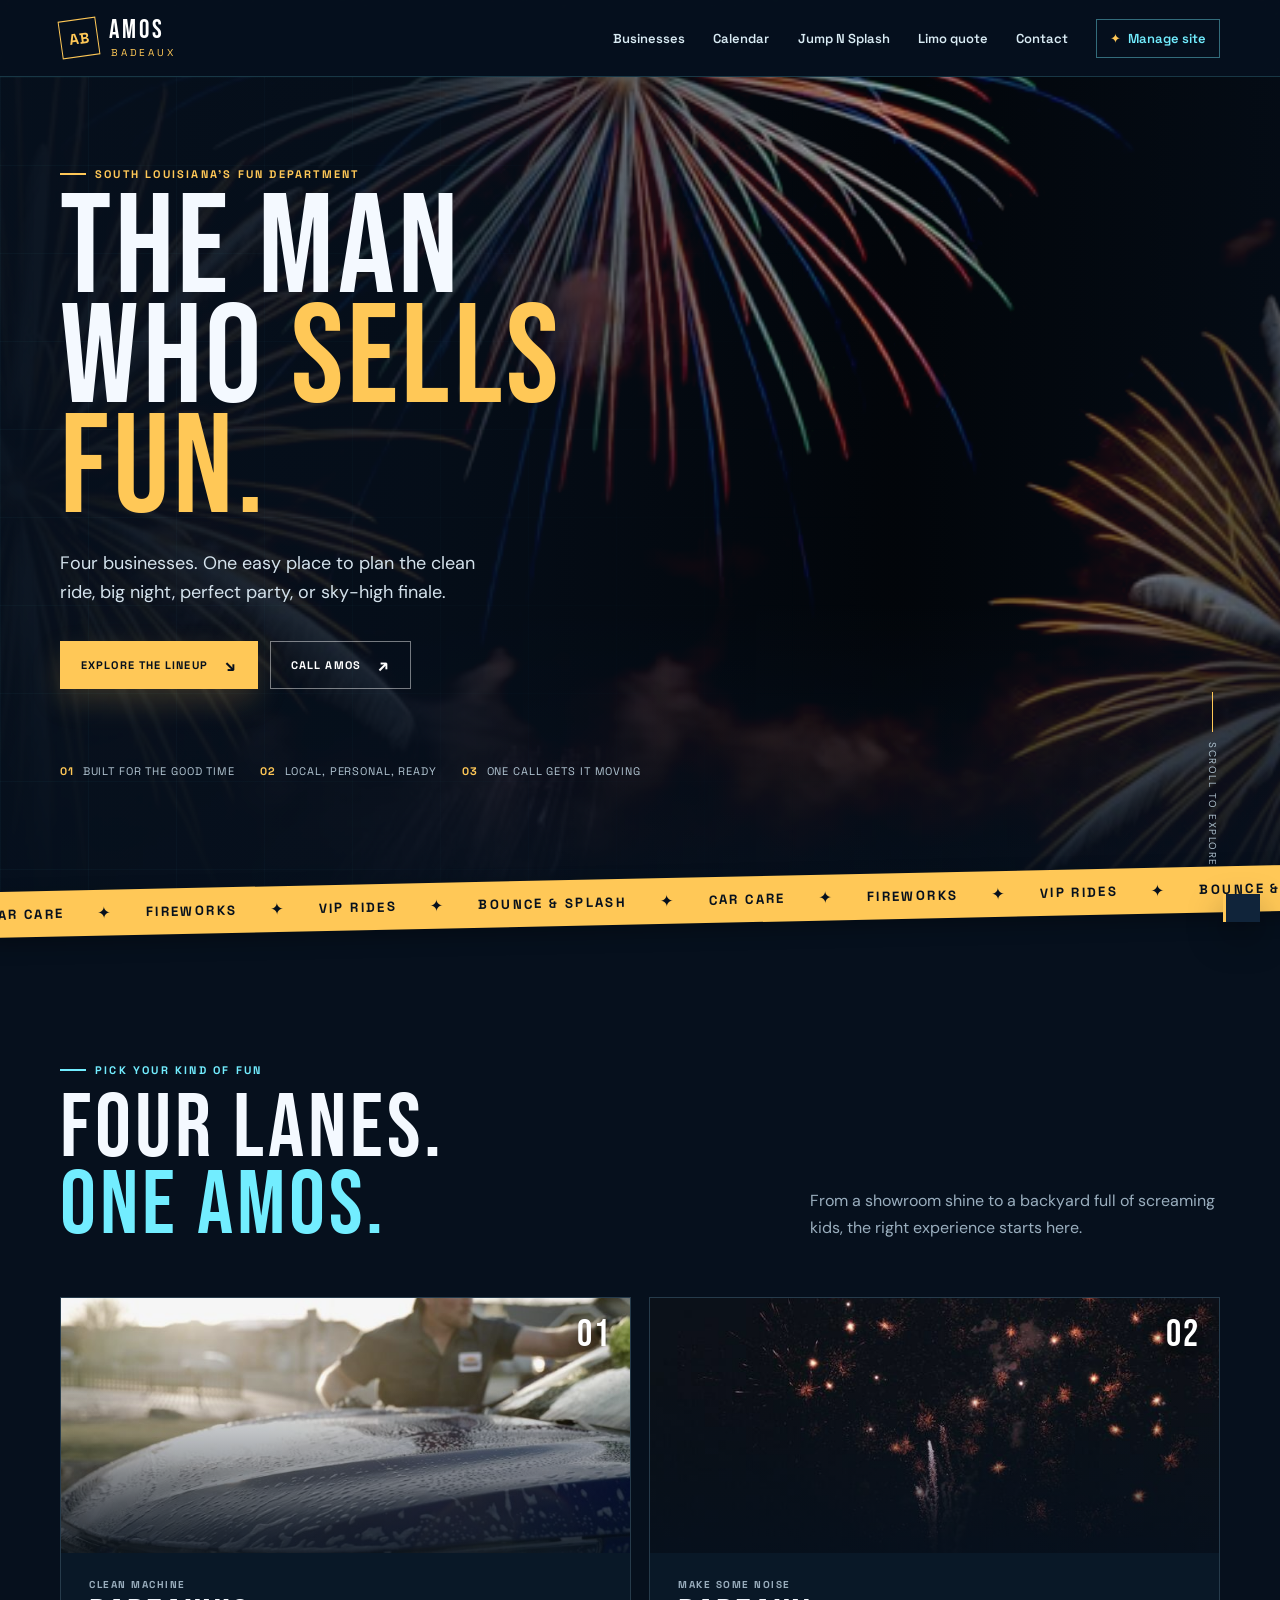
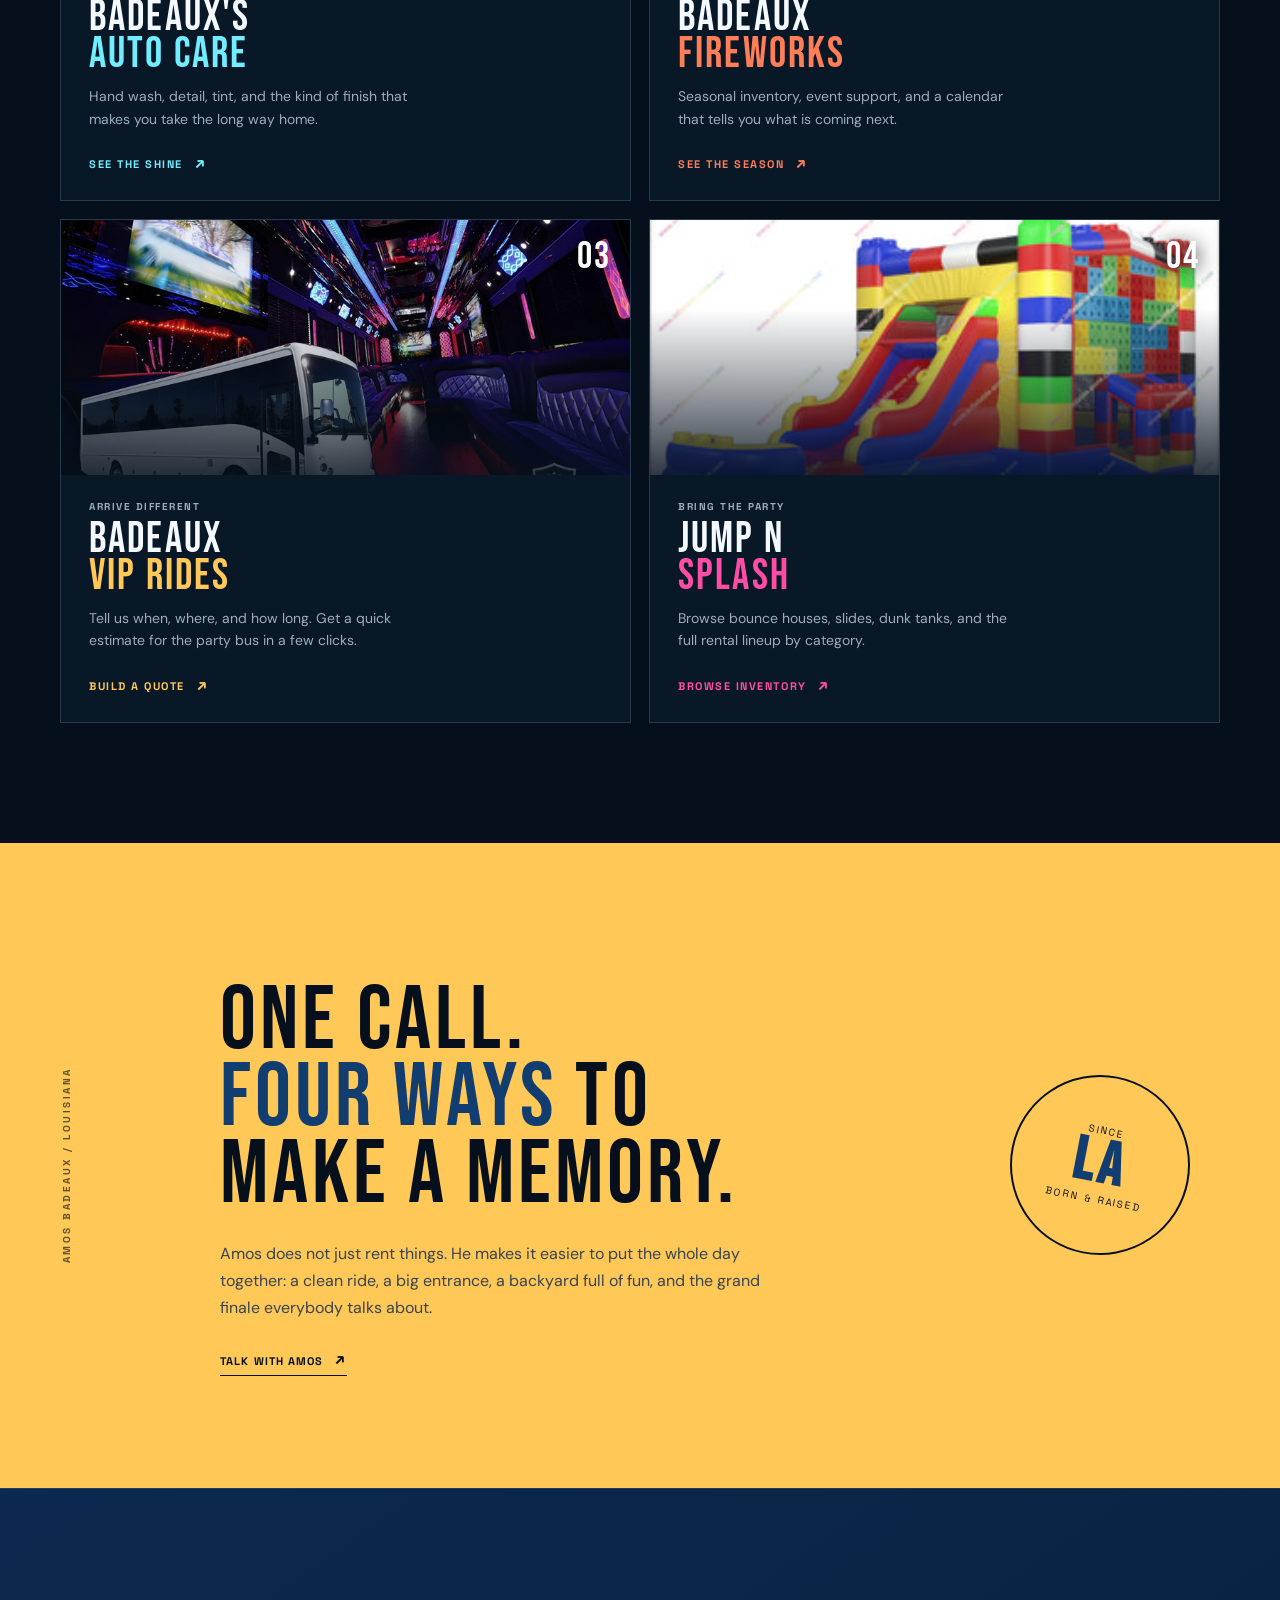
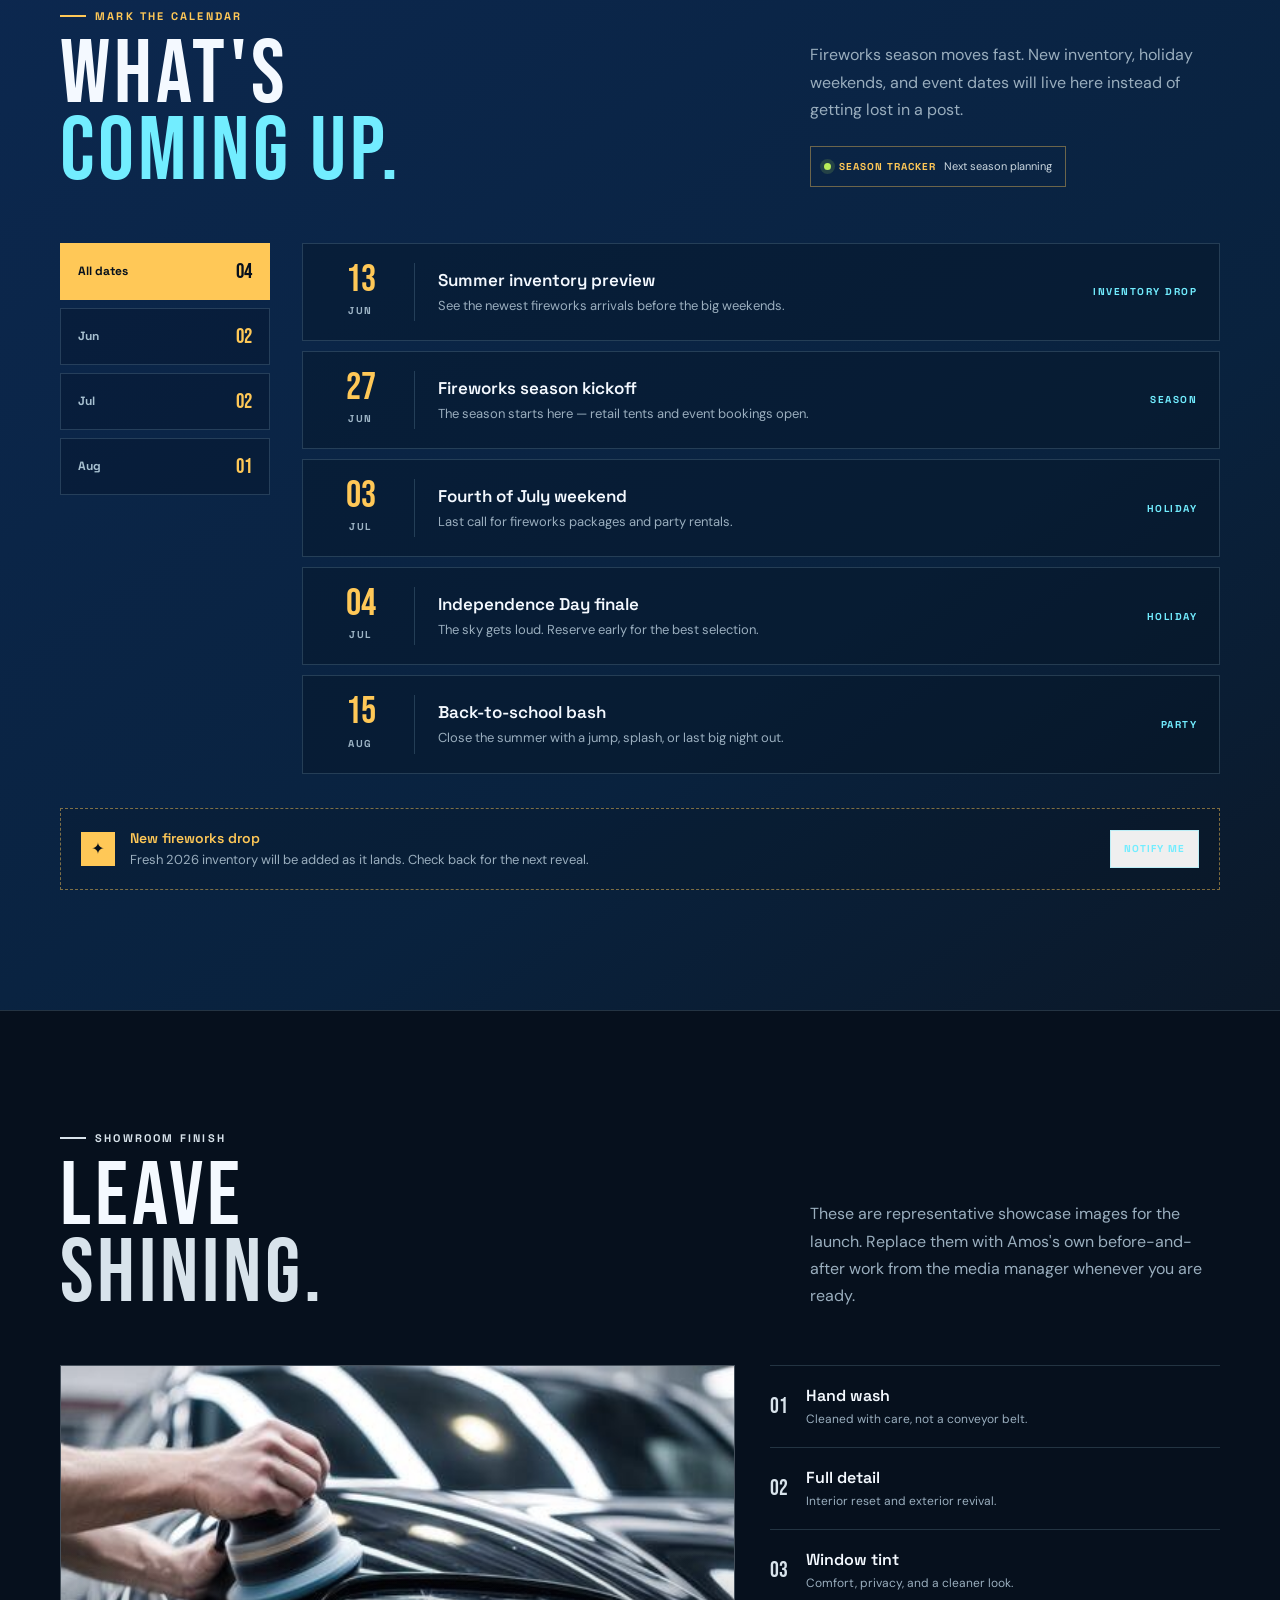
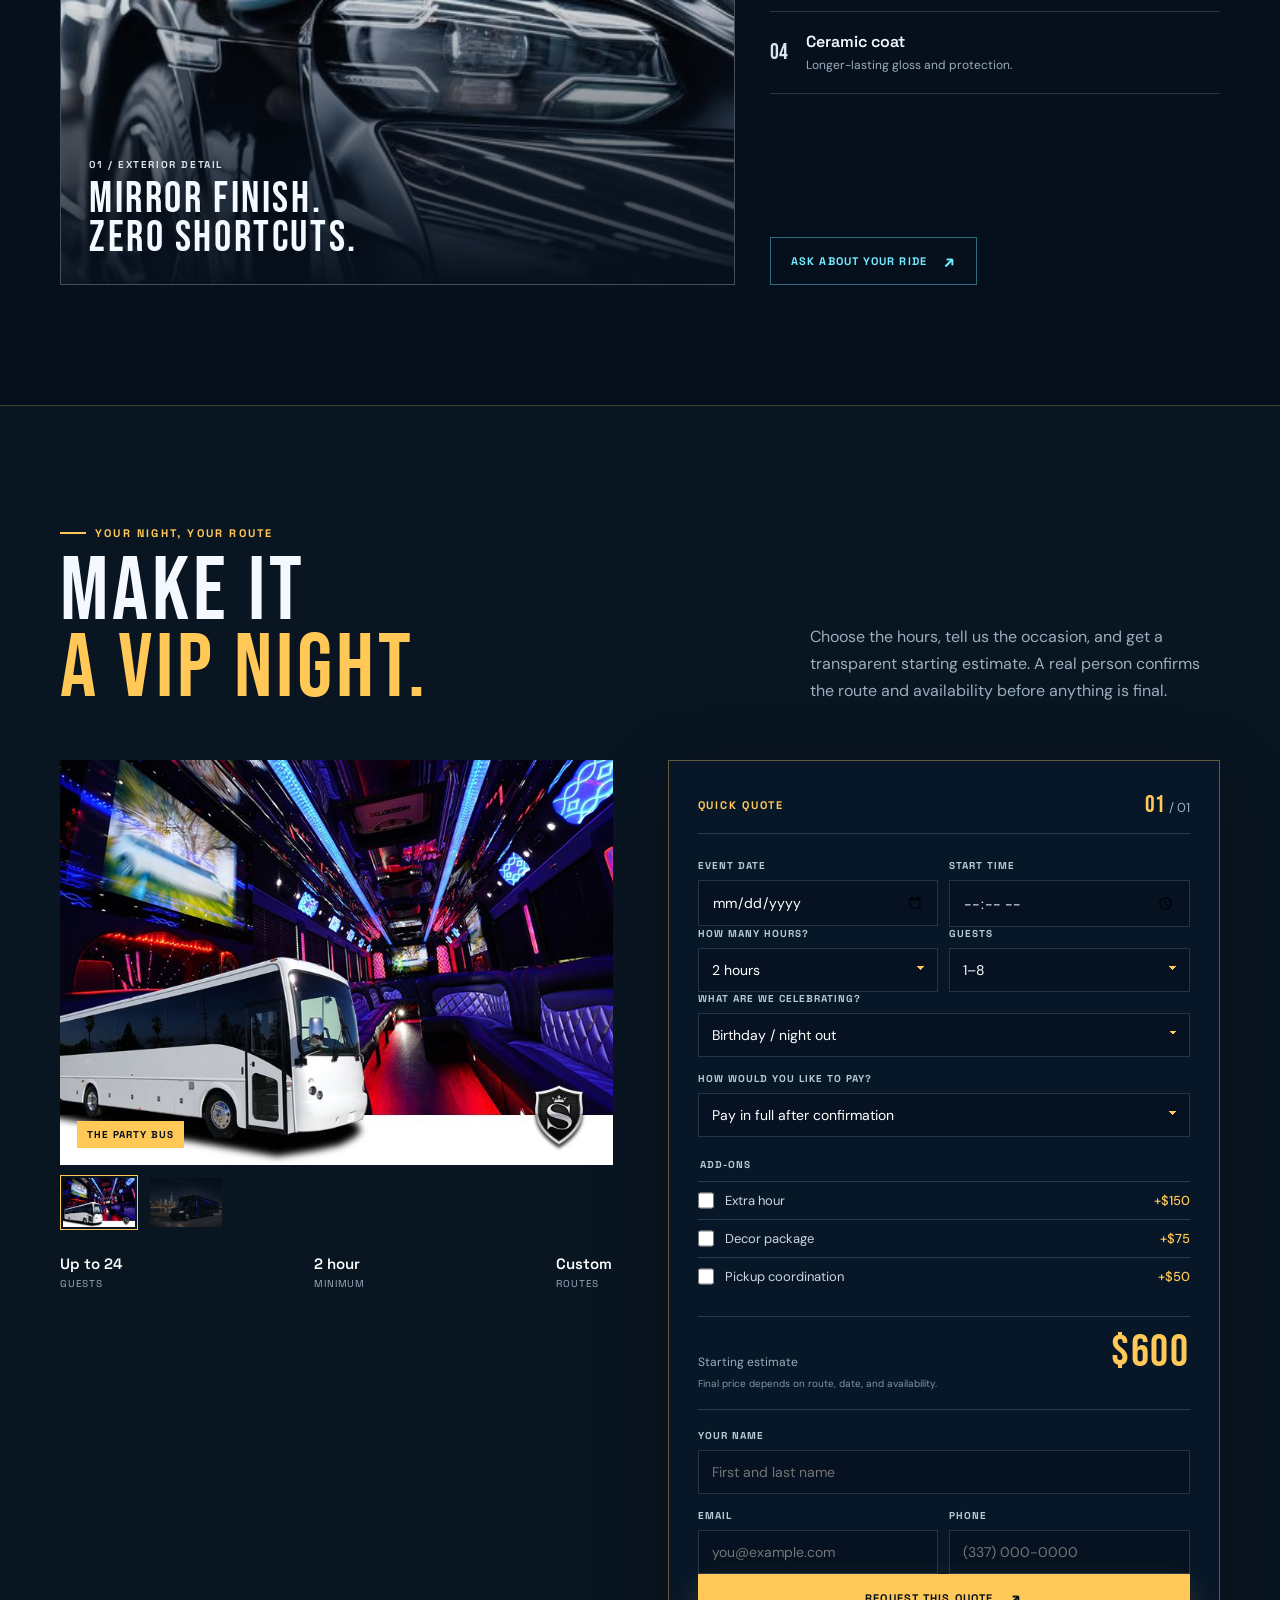
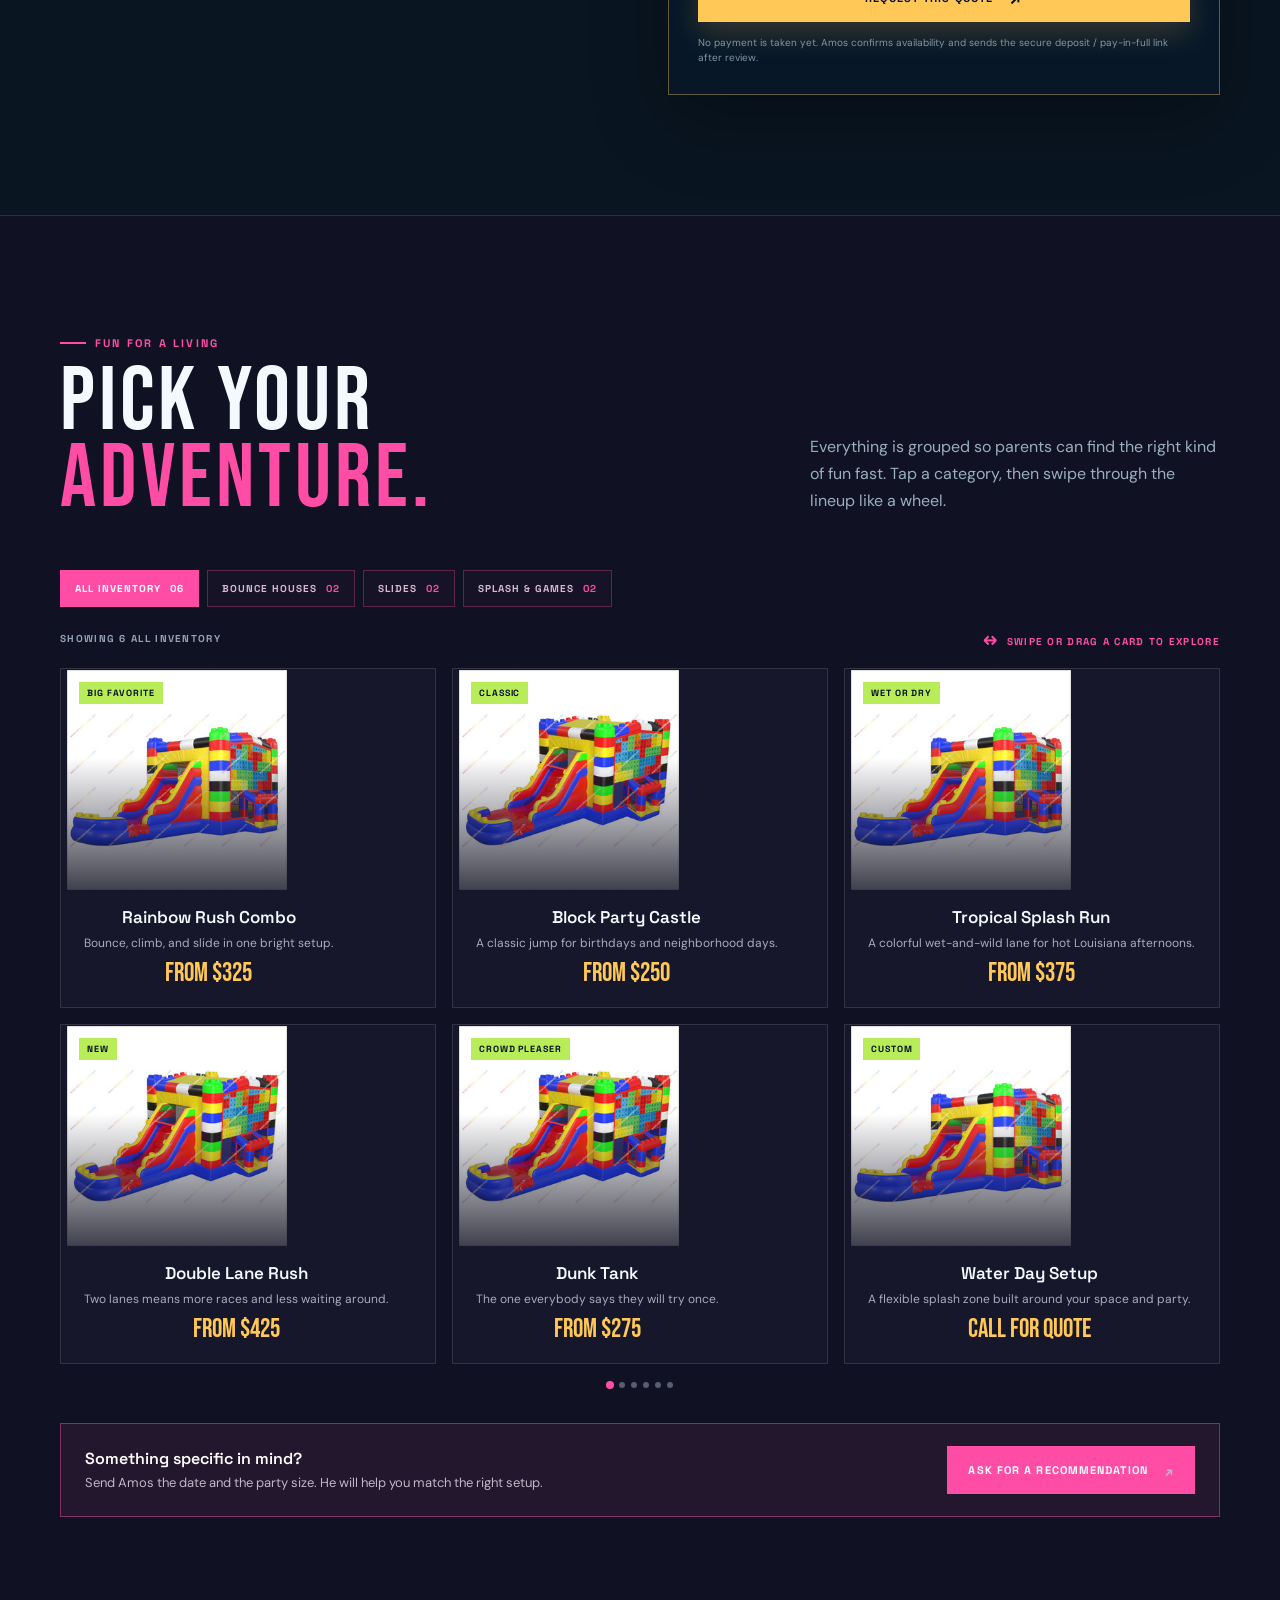
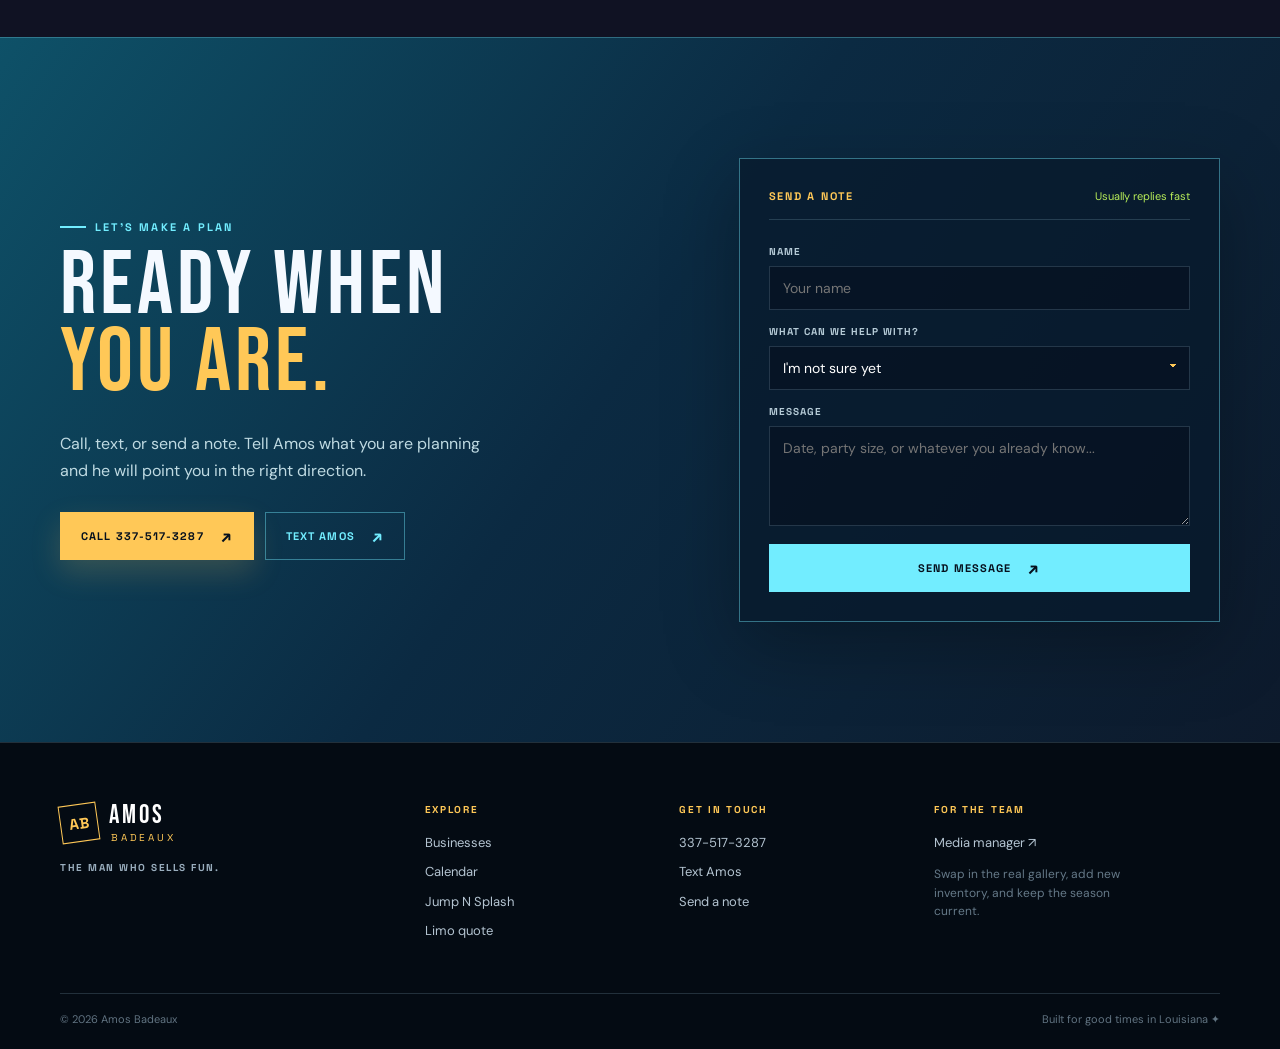
==== index.html @ e82e5b83 "Build functional Amos Badeaux business site Co-authored-by: arena-agent <297053741+arena-agent@users" ====
<!doctype html>
<html lang="en">
<head>
  <meta charset="UTF-8" />
  <meta name="viewport" content="width=device-width, initial-scale=1.0" />
  <meta name="description" content="Amos Badeaux brings car care, fireworks, VIP rides, and party rentals together under one roof." />
  <title>Amos Badeaux | The Man Who Sells Fun</title>
  <link rel="preconnect" href="https://fonts.googleapis.com" />
  <link rel="preconnect" href="https://fonts.gstatic.com" crossorigin />
  <link href="https://fonts.googleapis.com/css2?family=Bebas+Neue&family=DM+Sans:wght@400;500;600;700&family=Space+Grotesk:wght@500;600;700&display=swap" rel="stylesheet" />
  <link rel="stylesheet" href="styles.css" />
</head>
<body>
  <a class="skip-link" href="#main">Skip to content</a>
  <div class="site-noise" aria-hidden="true"></div>

  <header class="site-header" id="top">
    <div class="container nav-wrap">
      <a class="brand" href="#top" aria-label="Amos Badeaux home">
        <span class="brand-mark">AB</span>
        <span class="brand-copy"><strong>AMOS</strong><em>BADEAUX</em></span>
      </a>
      <button class="menu-toggle" type="button" aria-expanded="false" aria-controls="siteNav">
        <span></span><span></span><span></span><b class="sr-only">Open menu</b>
      </button>
      <nav class="site-nav" id="siteNav" aria-label="Primary navigation">
        <a href="#services">Businesses</a>
<a href="calendar.html">Calendar</a>
        <a href="#jump-splash">Jump N Splash</a>
        <a href="#limousine">Limo quote</a>
        <a href="#contact">Contact</a>
        <a class="nav-admin" href="admin.html"><span aria-hidden="true">✦</span> Manage site</a>
      </nav>
    </div>
  </header>

  <main id="main">
    <section class="hero section-dark" aria-labelledby="hero-title">
      <div class="hero-image" aria-hidden="true">
        <img src="assets/images/fireworks-celebration-night-sky-colorful-1.jpg" alt="" />
      </div>
      <div class="hero-shade" aria-hidden="true"></div>
      <div class="hero-grid" aria-hidden="true"></div>
      <div class="container hero-content">
        <p class="eyebrow eyebrow-gold"><span></span> South Louisiana's fun department</p>
        <h1 id="hero-title">THE MAN<br />WHO <span>SELLS FUN.</span></h1>
        <p class="hero-lede">Four businesses. One easy place to plan the clean ride, big night, perfect party, or sky-high finale.</p>
        <div class="hero-actions">
          <a class="button button-gold" href="#services">Explore the lineup <span aria-hidden="true">↘</span></a>
          <a class="button button-ghost" href="tel:+13375173287">Call Amos <span aria-hidden="true">↗</span></a>
        </div>
        <div class="hero-proof">
          <span><b>01</b> Built for the good time</span>
          <span><b>02</b> Local, personal, ready</span>
          <span><b>03</b> One call gets it moving</span>
        </div>
      </div>
      <a class="scroll-cue" href="#services" aria-label="Scroll to businesses"><span></span> Scroll to explore</a>
    </section>

    <div class="ticker" aria-label="Amos Badeaux services">
      <div class="ticker-track">
        <span>CAR CARE</span><i>✦</i><span>FIREWORKS</span><i>✦</i><span>VIP RIDES</span><i>✦</i><span>BOUNCE &amp; SPLASH</span><i>✦</i><span>CAR CARE</span><i>✦</i><span>FIREWORKS</span><i>✦</i><span>VIP RIDES</span><i>✦</i><span>BOUNCE &amp; SPLASH</span><i>✦</i>
      </div>
    </div>

    <section class="section section-dark services-section" id="services" aria-labelledby="services-title">
      <div class="container">
        <div class="section-heading split-heading">
          <div>
            <p class="eyebrow eyebrow-cyan"><span></span> Pick your kind of fun</p>
            <h2 id="services-title">FOUR LANES.<br /><span>ONE AMOS.</span></h2>
          </div>
          <p class="section-intro">From a showroom shine to a backyard full of screaming kids, the right experience starts here.</p>
        </div>

        <div class="service-grid">
          <a class="service-card service-card-auto" href="#autocare">
            <div class="card-image"><img src="assets/images/professional-car-detailing-clean-vehicle-2.jpg" alt="A freshly cleaned vehicle with a glossy finish" loading="lazy" /><span class="card-number">01</span></div>
            <div class="service-card-body"><p class="card-kicker">Clean machine</p><h3>BADEAUX'S<br /><span>AUTO CARE</span></h3><p>Hand wash, detail, tint, and the kind of finish that makes you take the long way home.</p><span class="card-link">See the shine <b>↗</b></span></div>
          </a>
          <a class="service-card service-card-fire" href="#calendar">
            <div class="card-image"><img src="assets/images/fireworks-celebration-night-sky-colorful-2.jpg" alt="Colorful fireworks exploding in a night sky" loading="lazy" /><span class="card-number">02</span></div>
            <div class="service-card-body"><p class="card-kicker">Make some noise</p><h3>BADEAUX<br /><span>FIREWORKS</span></h3><p>Seasonal inventory, event support, and a calendar that tells you what is coming next.</p><span class="card-link">See the season <b>↗</b></span></div>
          </a>
          <a class="service-card service-card-limo" href="#limousine">
            <div class="card-image"><img src="assets/images/luxury-party-bus-limousine-exterior-at-n-2.jpg" alt="A luxury party bus ready for a night out" loading="lazy" /><span class="card-number">03</span></div>
            <div class="service-card-body"><p class="card-kicker">Arrive different</p><h3>BADEAUX<br /><span>VIP RIDES</span></h3><p>Tell us when, where, and how long. Get a quick estimate for the party bus in a few clicks.</p><span class="card-link">Build a quote <b>↗</b></span></div>
          </a>
          <a class="service-card service-card-jump" href="#jump-splash">
            <div class="card-image"><img src="assets/images/colorful-inflatable-bounce-house-water-s-1.jpg" alt="Colorful inflatable bounce house and water slide" loading="lazy" /><span class="card-number">04</span></div>
            <div class="service-card-body"><p class="card-kicker">Bring the party</p><h3>JUMP N<br /><span>SPLASH</span></h3><p>Browse bounce houses, slides, dunk tanks, and the full rental lineup by category.</p><span class="card-link">Browse inventory <b>↗</b></span></div>
          </a>
        </div>
      </div>
    </section>

    <section class="section statement-section" id="about" aria-labelledby="statement-title">
      <div class="container statement-grid">
        <p class="vertical-label">AMOS BADEAUX / LOUISIANA</p>
        <div class="statement-copy">
          <p class="eyebrow eyebrow-gold"><span></span> Why this works</p>
          <h2 id="statement-title">ONE CALL.<br /><em>FOUR WAYS</em> TO<br />MAKE A MEMORY.</h2>
          <p>Amos does not just rent things. He makes it easier to put the whole day together: a clean ride, a big entrance, a backyard full of fun, and the grand finale everybody talks about.</p>
          <a class="text-link" href="#contact">Talk with Amos <span>↗</span></a>
        </div>
        <div class="statement-stamp"><span>Since</span><strong>LA</strong><span>Born &amp; raised</span></div>
      </div>
    </section>

    <section class="section section-blue calendar-section" id="calendar" aria-labelledby="calendar-title">
      <div class="container">
        <div class="section-heading split-heading">
          <div><p class="eyebrow eyebrow-gold"><span></span> Mark the calendar</p><h2 id="calendar-title">WHAT'S<br /><span>COMING UP.</span></h2></div>
          <div class="section-intro calendar-intro"><p>Fireworks season moves fast. New inventory, holiday weekends, and event dates will live here instead of getting lost in a post.</p><div class="season-pill"><span class="live-dot"></span><strong>Season tracker</strong><span id="seasonStatus">Loading</span></div></div>
        </div>
        <div class="calendar-layout">
          <div class="calendar-controls" role="tablist" aria-label="Event months">
            <button class="month-tab active" type="button" role="tab" aria-selected="true" data-month="all">All dates <span>04</span></button>
            <button class="month-tab" type="button" role="tab" aria-selected="false" data-month="june">Jun <span>02</span></button>
            <button class="month-tab" type="button" role="tab" aria-selected="false" data-month="july">Jul <span>02</span></button>
            <button class="month-tab" type="button" role="tab" aria-selected="false" data-month="august">Aug <span>01</span></button>
          </div>
          <div class="events-list" id="eventsList" aria-live="polite"></div>
        </div>
        <div class="inventory-drop"><span class="drop-icon">✦</span><div><strong>New fireworks drop</strong><p>Fresh 2026 inventory will be added as it lands. Check back for the next reveal.</p></div><button class="button button-small button-outline" type="button" data-toast="Inventory updates will be posted here.">Notify me</button></div>
      </div>
    </section>

    <section class="section section-dark autocare-section" id="autocare" aria-labelledby="autocare-title">
      <div class="container">
        <div class="section-heading split-heading">
          <div><p class="eyebrow eyebrow-silver"><span></span> Showroom finish</p><h2 id="autocare-title">LEAVE<br /><span>SHINING.</span></h2></div>
          <p class="section-intro">These are representative showcase images for the launch. Replace them with Amos's own before-and-after work from the media manager whenever you are ready.</p>
        </div>
        <div class="auto-showcase">
          <figure class="auto-feature"><img src="assets/images/professional-car-detailing-clean-vehicle-1.jpg" alt="Detailer polishing a sleek black vehicle" loading="lazy" /><figcaption><span>01 / Exterior detail</span><strong>Mirror finish.<br />Zero shortcuts.</strong></figcaption></figure>
          <div class="auto-services"><div class="mini-service"><span>01</span><div><strong>Hand wash</strong><small>Cleaned with care, not a conveyor belt.</small></div></div><div class="mini-service"><span>02</span><div><strong>Full detail</strong><small>Interior reset and exterior revival.</small></div></div><div class="mini-service"><span>03</span><div><strong>Window tint</strong><small>Comfort, privacy, and a cleaner look.</small></div></div><div class="mini-service"><span>04</span><div><strong>Ceramic coat</strong><small>Longer-lasting gloss and protection.</small></div></div><a class="button button-outline" href="tel:+13375173287">Ask about your ride <span>↗</span></a></div>
        </div>
      </div>
    </section>

    <section class="section limo-section" id="limousine" aria-labelledby="limo-title">
      <div class="container">
        <div class="section-heading split-heading">
          <div><p class="eyebrow eyebrow-gold"><span></span> Your night, your route</p><h2 id="limo-title">MAKE IT<br /><span>A VIP NIGHT.</span></h2></div>
          <p class="section-intro">Choose the hours, tell us the occasion, and get a transparent starting estimate. A real person confirms the route and availability before anything is final.</p>
        </div>
        <div class="limo-layout">
          <div class="limo-gallery">
            <figure class="limo-main-image"><img src="assets/images/luxury-party-bus-limousine-exterior-at-n-2.jpg" alt="Luxury party bus exterior" loading="lazy" /><span class="image-tag">The party bus</span></figure>
            <div class="limo-thumbs"><button class="limo-thumb active" type="button" data-image="assets/images/luxury-party-bus-limousine-exterior-at-n-2.jpg" data-alt="Luxury party bus exterior"><img src="assets/images/luxury-party-bus-limousine-exterior-at-n-2.jpg" alt="" /></button><button class="limo-thumb" type="button" data-image="assets/images/luxury-party-bus-limousine-exterior-at-n-1.webp" data-alt="Party bus interior with LED lights"><img src="assets/images/luxury-party-bus-limousine-exterior-at-n-1.webp" alt="" /></button></div>
            <div class="limo-facts"><span><strong>Up to 24</strong> guests</span><span><strong>2 hour</strong> minimum</span><span><strong>Custom</strong> routes</span></div>
          </div>
          <div class="quote-panel">
            <div class="panel-top"><span class="panel-label">Quick quote</span><span class="step-count">01 <i>/ 01</i></span></div>
            <form id="limoQuoteForm">
              <div class="form-row"><label>Event date<input type="date" name="date" required /></label><label>Start time<input type="time" name="time" required /></label></div>
              <div class="form-row"><label>How many hours?<select name="hours"><option value="2">2 hours</option><option value="3">3 hours</option><option value="4">4 hours</option><option value="5">5+ hours</option></select></label><label>Guests<select name="guests"><option value="1-8">1–8</option><option value="9-16">9–16</option><option value="17-24">17–24</option></select></label></div>
              <label>What are we celebrating?<select name="occasion"><option>Birthday / night out</option><option>Wedding</option><option>Prom / homecoming</option><option>Concert or event</option><option>Corporate</option></select></label>
              <label>How would you like to pay?<select name="payment"><option>Pay in full after confirmation</option><option>Pay a deposit after confirmation</option></select></label>
              <fieldset><legend>Add-ons</legend><label class="check-line"><input type="checkbox" name="addon" value="150" data-label="Extra hour" /><span>Extra hour <b>+$150</b></span></label><label class="check-line"><input type="checkbox" name="addon" value="75" data-label="Decor package" /><span>Decor package <b>+$75</b></span></label><label class="check-line"><input type="checkbox" name="addon" value="50" data-label="Pickup coordination" /><span>Pickup coordination <b>+$50</b></span></label></fieldset>
              <div class="estimate"><span>Starting estimate</span><strong id="quoteTotal">$600</strong><small>Final price depends on route, date, and availability.</small></div>
              <div class="contact-fields"><label>Your name<input type="text" name="name" placeholder="First and last name" required /></label><div class="form-row"><label>Email<input type="email" name="email" placeholder="you@example.com" required /></label><label>Phone<input type="tel" name="phone" placeholder="(337) 000-0000" required /></label></div></div>
              <button class="button button-gold button-full" type="submit">Request this quote <span>↗</span></button>
              <p class="form-note">No payment is taken yet. Amos confirms availability and sends the secure deposit / pay-in-full link after review.</p>
            </form>
          </div>
        </div>
      </div>
    </section>

    <section class="section jump-section" id="jump-splash" aria-labelledby="jump-title">
      <div class="container">
        <div class="section-heading split-heading">
          <div><p class="eyebrow eyebrow-pink"><span></span> Fun for a living</p><h2 id="jump-title">PICK YOUR<br /><span>ADVENTURE.</span></h2></div>
          <p class="section-intro">Everything is grouped so parents can find the right kind of fun fast. Tap a category, then swipe through the lineup like a wheel.</p>
        </div>
        <div class="category-tabs" id="categoryTabs" role="tablist" aria-label="Jump N Splash categories"></div>
        <div class="jump-toolbar"><span id="inventoryCount">Showing inventory</span><span class="drag-hint"><b>↔</b> Swipe or drag a card to explore</span></div>
        <div class="jump-grid" id="jumpGrid" aria-live="polite"></div>
        <div class="carousel-dots" id="carouselDots" aria-hidden="true"></div>
        <div class="jump-cta"><div><strong>Something specific in mind?</strong><span>Send Amos the date and the party size. He will help you match the right setup.</span></div><a class="button button-pink" href="#contact">Ask for a recommendation <span>↗</span></a></div>
      </div>
    </section>

    <section class="section contact-section" id="contact" aria-labelledby="contact-title">
      <div class="container contact-grid">
        <div><p class="eyebrow eyebrow-cyan"><span></span> Let's make a plan</p><h2 id="contact-title">READY WHEN<br /><span>YOU ARE.</span></h2><p class="contact-lede">Call, text, or send a note. Tell Amos what you are planning and he will point you in the right direction.</p><div class="contact-actions"><a class="button button-gold" href="tel:+13375173287">Call 337-517-3287 <span>↗</span></a><a class="button button-outline" href="sms:+13375173287">Text Amos <span>↗</span></a></div></div>
        <form class="contact-form" id="contactForm"><div class="panel-top"><span class="panel-label">Send a note</span><span>Usually replies fast</span></div><label>Name<input type="text" name="name" required placeholder="Your name" /></label><label>What can we help with?<select name="service"><option>I'm not sure yet</option><option>Auto care</option><option>Fireworks</option><option>VIP rides</option><option>Jump N Splash</option></select></label><label>Message<textarea name="message" rows="4" required placeholder="Date, party size, or whatever you already know..."></textarea></label><button class="button button-cyan button-full" type="submit">Send message <span>↗</span></button></form>
      </div>
    </section>
  </main>

  <footer class="site-footer">
    <div class="container footer-grid"><div><a class="brand" href="#top"><span class="brand-mark">AB</span><span class="brand-copy"><strong>AMOS</strong><em>BADEAUX</em></span></a><p class="footer-tagline">The man who sells fun.</p></div><div><p class="footer-label">Explore</p><a href="#services">Businesses</a><a href="#calendar">Calendar</a><a href="#jump-splash">Jump N Splash</a><a href="#limousine">Limo quote</a></div><div><p class="footer-label">Get in touch</p><a href="tel:+13375173287">337-517-3287</a><a href="sms:+13375173287">Text Amos</a><a href="#contact">Send a note</a></div><div><p class="footer-label">For the team</p><a href="admin.html">Media manager <span>↗</span></a><p class="footer-small">Swap in the real gallery, add new inventory, and keep the season current.</p></div></div><div class="container footer-bottom"><span>© <span id="copyrightYear">2026</span> Amos Badeaux</span><span>Built for good times in Louisiana ✦</span></div>
  </footer>

  <div class="modal" id="galleryModal" role="dialog" aria-modal="true" aria-labelledby="modalTitle" hidden><div class="modal-backdrop" data-close-modal></div><div class="modal-shell"><button class="modal-close" type="button" data-close-modal aria-label="Close gallery">×</button><div class="modal-media"><img id="modalImage" src="" alt="" /><button class="modal-arrow modal-prev" type="button" aria-label="Previous item">‹</button><button class="modal-arrow modal-next" type="button" aria-label="Next item">›</button></div><div class="modal-details"><div><p class="eyebrow eyebrow-pink"><span></span> Jump N Splash</p><h2 id="modalTitle">Inventory item</h2><p id="modalDescription"></p></div><div class="modal-meta"><span id="modalCategory"></span><strong id="modalPrice"></strong></div></div></div></div>
  <div class="toast" id="toast" role="status" aria-live="polite"></div>
  <script src="app.js"></script>
</body>
</html>
---- styles.css ----
:root {
  --ink: #06101d;
  --ink-2: #0a1726;
  --navy: #0d2545;
  --blue: #123d70;
  --blue-bright: #1e67bb;
  --cyan: #72edff;
  --cyan-deep: #2cc8e1;
  --gold: #ffc857;
  --gold-light: #ffe29a;
  --orange: #ff7d57;
  --pink: #ff4da6;
  --lime: #b8ed59;
  --silver: #d8e3eb;
  --muted: #9aaebe;
  --line: rgba(174, 214, 236, .18);
  --line-bright: rgba(114, 237, 255, .42);
  --shadow: 0 24px 70px rgba(0, 0, 0, .28);
  --display: "Bebas Neue", Impact, sans-serif;
  --body: "DM Sans", system-ui, sans-serif;
  --grotesk: "Space Grotesk", system-ui, sans-serif;
}

* { box-sizing: border-box; }
html { scroll-behavior: smooth; }
body { margin: 0; background: var(--ink); color: #f4f9ff; font-family: var(--body); line-height: 1.5; overflow-x: hidden; }
body.modal-open { overflow: hidden; }
a { color: inherit; text-decoration: none; }
button, input, select, textarea { font: inherit; }
button { color: inherit; }
img { max-width: 100%; display: block; }
::selection { background: var(--gold); color: var(--ink); }

.container { width: min(1160px, calc(100% - 40px)); margin: 0 auto; }
.sr-only { position: absolute; width: 1px; height: 1px; padding: 0; margin: -1px; overflow: hidden; clip: rect(0, 0, 0, 0); white-space: nowrap; border: 0; }
.skip-link { position: fixed; top: 10px; left: 10px; z-index: 1000; padding: 10px 14px; background: var(--gold); color: var(--ink); transform: translateY(-160%); transition: transform .2s; }
.skip-link:focus { transform: translateY(0); }
.site-noise { position: fixed; inset: 0; z-index: 0; pointer-events: none; opacity: .07; background-image: url("data:image/svg+xml,%3Csvg viewBox='0 0 180 180' xmlns='http://www.w3.org/2000/svg'%3E%3Cfilter id='n'%3E%3CfeTurbulence type='fractalNoise' baseFrequency='.85' numOctaves='3' stitchTiles='stitch'/%3E%3C/filter%3E%3Crect width='100%25' height='100%25' filter='url(%23n)' opacity='.55'/%3E%3C/svg%3E"); }
main, footer { position: relative; z-index: 1; }

.site-header { position: sticky; top: 0; z-index: 50; border-bottom: 1px solid rgba(114, 237, 255, .18); background: rgba(6, 16, 29, .9); backdrop-filter: blur(18px); }
.nav-wrap { min-height: 76px; display: flex; align-items: center; justify-content: space-between; gap: 28px; }
.brand { display: inline-flex; align-items: center; gap: 11px; flex: none; }
.brand-mark { display: grid; place-items: center; width: 38px; height: 38px; border: 1px solid var(--gold); color: var(--gold); font: 700 15px/1 var(--grotesk); transform: rotate(-8deg); }
.brand-copy { display: flex; flex-direction: column; line-height: .85; letter-spacing: .11em; }
.brand-copy strong { color: white; font: 26px/1 var(--display); letter-spacing: .12em; }
.brand-copy em { color: var(--gold); font: normal 10px/1 var(--grotesk); letter-spacing: .28em; padding-left: 2px; margin-top: 4px; }
.site-nav { display: flex; align-items: center; gap: clamp(15px, 2.2vw, 30px); font: 600 13px var(--grotesk); color: #d9ebf4; }
.site-nav > a:not(.nav-admin) { position: relative; padding: 28px 0; }
.site-nav > a:not(.nav-admin)::after { content: ""; position: absolute; bottom: 19px; left: 0; width: 0; height: 2px; background: var(--gold); transition: width .2s; }
.site-nav > a:not(.nav-admin):hover::after, .site-nav > a:not(.nav-admin):focus-visible::after { width: 100%; }
.site-nav a:hover { color: var(--gold); }
.nav-admin { border: 1px solid var(--line-bright); color: var(--cyan) !important; padding: 10px 13px; }
.nav-admin span { color: var(--gold); margin-right: 4px; }
.menu-toggle { display: none; border: 0; background: none; padding: 7px; cursor: pointer; }
.menu-toggle span { display: block; width: 25px; height: 2px; margin: 5px 0; background: white; }

.section { padding: 120px 0; }
.section-dark { background: var(--ink); }
.section-blue { background: linear-gradient(145deg, #0c2850 0%, #09223e 66%, #0b1828 100%); }
.section-heading { margin-bottom: 52px; }
.split-heading { display: flex; align-items: end; justify-content: space-between; gap: 40px; }
.split-heading > * { max-width: 540px; }
.section-intro { max-width: 410px !important; color: var(--muted); font-size: 16px; line-height: 1.7; margin: 0 0 4px; }
.eyebrow { display: flex; align-items: center; gap: 9px; margin: 0 0 14px; text-transform: uppercase; letter-spacing: .2em; font: 700 11px var(--grotesk); }
.eyebrow span { width: 26px; height: 2px; display: inline-block; }
.eyebrow-gold { color: var(--gold); }.eyebrow-gold span { background: var(--gold); }
.eyebrow-cyan { color: var(--cyan); }.eyebrow-cyan span { background: var(--cyan); }
.eyebrow-pink { color: var(--pink); }.eyebrow-pink span { background: var(--pink); }
.eyebrow-silver { color: var(--silver); }.eyebrow-silver span { background: var(--silver); }
h1, h2, h3, p { margin-top: 0; }
h2 { margin: 0; font: 400 clamp(54px, 7vw, 96px)/.86 var(--display); letter-spacing: .045em; }
h2 span { color: var(--cyan); }
.button { display: inline-flex; align-items: center; justify-content: center; gap: 17px; min-height: 48px; padding: 13px 20px; border: 1px solid transparent; cursor: pointer; text-transform: uppercase; letter-spacing: .1em; font: 700 11px var(--grotesk); transition: transform .2s, box-shadow .2s, background .2s, color .2s; }
.button:hover { transform: translateY(-3px); }
.button span { font-size: 17px; line-height: 0; }
.button-gold { background: var(--gold); color: var(--ink); box-shadow: 0 12px 30px rgba(255, 200, 87, .18); }
.button-gold:hover { background: var(--gold-light); box-shadow: 0 14px 36px rgba(255, 200, 87, .28); }
.button-ghost { border-color: rgba(255,255,255,.45); color: white; }
.button-ghost:hover, .button-outline:hover { border-color: var(--gold); color: var(--gold); }
.button-outline { border-color: var(--line-bright); color: var(--cyan); }
.button-cyan { background: var(--cyan); color: var(--ink); }
.button-pink { background: var(--pink); color: white; }
.button-small { min-height: 38px; padding: 9px 13px; font-size: 10px; }
.button-full { width: 100%; }
.text-link { display: inline-flex; gap: 12px; padding-bottom: 7px; border-bottom: 1px solid var(--gold); color: var(--gold); text-transform: uppercase; letter-spacing: .1em; font: 700 11px var(--grotesk); }
.text-link span { font-size: 16px; line-height: .6; }

.hero { min-height: min(790px, calc(100vh - 76px)); position: relative; display: flex; align-items: center; overflow: hidden; }
.hero-image, .hero-shade, .hero-grid { position: absolute; inset: 0; }
.hero-image img { width: 100%; height: 100%; object-fit: cover; object-position: center 55%; filter: saturate(.85) contrast(1.12); transform: scale(1.03); animation: hero-breathe 16s ease-in-out infinite alternate; }
@keyframes hero-breathe { to { transform: scale(1.08); } }
.hero-shade { background: linear-gradient(90deg, rgba(6,16,29,.98) 0%, rgba(6,16,29,.86) 33%, rgba(6,16,29,.35) 70%, rgba(6,16,29,.72) 100%), linear-gradient(0deg, rgba(6,16,29,.96) 0%, transparent 35%); }
.hero-grid { opacity: .35; background-image: linear-gradient(rgba(114,237,255,.1) 1px, transparent 1px), linear-gradient(90deg, rgba(114,237,255,.1) 1px, transparent 1px); background-size: 88px 88px; mask-image: linear-gradient(90deg, black, transparent 74%); }
.hero-content { position: relative; z-index: 1; padding: 90px 0 115px; }
.hero h1 { max-width: 700px; margin: 0 0 25px; font: 400 clamp(74px, 11vw, 155px)/.78 var(--display); letter-spacing: .025em; }
.hero h1 span { color: var(--gold); }
.hero-lede { max-width: 450px; margin: 0 0 34px; color: #d4e2ec; font-size: 18px; line-height: 1.6; }
.hero-actions { display: flex; gap: 12px; flex-wrap: wrap; }
.hero-proof { display: flex; flex-wrap: wrap; gap: 25px; margin-top: 75px; color: #b2c5d2; font: 11px var(--grotesk); text-transform: uppercase; letter-spacing: .08em; }
.hero-proof b { color: var(--gold); margin-right: 5px; }
.scroll-cue { position: absolute; z-index: 2; right: max(20px, calc((100% - 1160px)/2)); bottom: 27px; display: flex; align-items: center; gap: 10px; color: #adc0cd; text-transform: uppercase; letter-spacing: .15em; font-size: 10px; writing-mode: vertical-rl; }
.scroll-cue span { width: 1px; height: 40px; background: var(--gold); }

.ticker { position: relative; z-index: 2; overflow: hidden; background: var(--gold); color: var(--ink); transform: rotate(-1.2deg) scale(1.02); margin: -14px 0 -6px; box-shadow: 0 7px 20px rgba(0,0,0,.3); }
.ticker-track { display: flex; align-items: center; justify-content: space-around; min-width: max-content; gap: 32px; padding: 12px 0; font: 700 13px var(--grotesk); letter-spacing: .17em; animation: ticker-scroll 28s linear infinite; }
.ticker i { font-style: normal; font-size: 16px; }
@keyframes ticker-scroll { from { transform: translateX(0); } to { transform: translateX(-25%); } }

.services-section { padding-top: 145px; }
.service-grid { display: grid; grid-template-columns: repeat(2, 1fr); gap: 18px; }
.service-card { min-height: 490px; display: flex; flex-direction: column; border: 1px solid var(--line); background: #091827; overflow: hidden; transition: transform .25s, border-color .25s, box-shadow .25s; }
.service-card:hover { transform: translateY(-8px); box-shadow: var(--shadow); }
.service-card-auto:hover { border-color: #e8f0f2; }.service-card-fire:hover { border-color: var(--orange); }.service-card-limo:hover { border-color: var(--gold); }.service-card-jump:hover { border-color: var(--pink); }
.card-image { height: 255px; position: relative; overflow: hidden; background: var(--navy); }
.card-image::after { content: ""; position: absolute; inset: 0; background: linear-gradient(0deg, rgba(6,16,29,.83), transparent 65%); }
.card-image img { width: 100%; height: 100%; object-fit: cover; transition: transform .5s, filter .4s; filter: saturate(.8); }
.service-card:hover .card-image img { transform: scale(1.06); filter: saturate(1.15); }
.card-number { position: absolute; z-index: 1; top: 18px; right: 19px; color: white; font: 400 38px/1 var(--display); letter-spacing: .05em; text-shadow: 0 2px 20px #000; }
.service-card-body { flex: 1; padding: 25px 28px 27px; display: flex; flex-direction: column; }
.card-kicker { margin-bottom: 8px; color: var(--muted); text-transform: uppercase; letter-spacing: .15em; font: 700 10px var(--grotesk); }
.service-card h3 { margin: 0 0 13px; font: 400 43px/.85 var(--display); letter-spacing: .05em; }
.service-card h3 span { color: var(--cyan); }.service-card-fire h3 span { color: var(--orange); }.service-card-limo h3 span { color: var(--gold); }.service-card-jump h3 span { color: var(--pink); }
.service-card-body > p:not(.card-kicker) { max-width: 340px; margin-bottom: 22px; color: var(--muted); font-size: 14px; line-height: 1.6; }
.card-link { margin-top: auto; color: var(--cyan); text-transform: uppercase; letter-spacing: .14em; font: 700 11px var(--grotesk); }.service-card-fire .card-link { color: var(--orange); }.service-card-limo .card-link { color: var(--gold); }.service-card-jump .card-link { color: var(--pink); }
.card-link b { display: inline-block; margin-left: 7px; font-size: 16px; transition: transform .2s; }.service-card:hover .card-link b { transform: translate(4px, -3px); }

.statement-section { background: var(--gold); color: var(--ink); padding: 112px 0; }
.statement-grid { display: grid; grid-template-columns: 95px 1fr 210px; align-items: center; gap: 65px; }
.vertical-label { margin: 0; writing-mode: vertical-rl; transform: rotate(180deg); color: rgba(6,16,29,.65); text-transform: uppercase; letter-spacing: .25em; font: 700 10px var(--grotesk); }
.statement-copy h2 { color: var(--ink); max-width: 650px; margin-bottom: 26px; }.statement-copy h2 em { color: var(--blue); font-style: normal; }.statement-copy > p:not(.eyebrow) { max-width: 570px; margin-bottom: 26px; color: #374452; line-height: 1.7; }
.statement-copy .text-link { color: var(--ink); border-color: var(--ink); }
.statement-stamp { width: 180px; height: 180px; display: flex; align-items: center; justify-content: center; flex-direction: column; border: 2px solid var(--ink); border-radius: 50%; transform: rotate(11deg); text-transform: uppercase; text-align: center; font-family: var(--grotesk); }.statement-stamp strong { color: var(--blue); font: 700 60px/.9 var(--display); letter-spacing: .08em; }.statement-stamp span { font-size: 10px; letter-spacing: .2em; }

.calendar-section { border-top: 1px solid rgba(114,237,255,.15); }
.calendar-intro > p { margin-bottom: 23px; }.season-pill { display: inline-flex; align-items: center; gap: 8px; padding: 10px 13px; border: 1px solid rgba(255,200,87,.4); color: var(--gold-light); font-size: 11px; }.season-pill strong { color: var(--gold); text-transform: uppercase; letter-spacing: .1em; font: 700 10px var(--grotesk); }.season-pill span:last-child { color: #ccd8e0; }.live-dot { width: 7px; height: 7px; border-radius: 50%; background: var(--lime); box-shadow: 0 0 0 4px rgba(184,237,89,.15); }
.calendar-layout { display: grid; grid-template-columns: 210px 1fr; gap: 32px; }
.calendar-controls { display: flex; flex-direction: column; gap: 8px; }.month-tab { display: flex; justify-content: space-between; align-items: center; padding: 15px 17px; border: 1px solid var(--line); background: rgba(5,16,30,.3); color: #a8c1d1; cursor: pointer; text-align: left; font: 700 12px var(--grotesk); transition: .2s; }.month-tab span { color: var(--gold); font: 400 21px var(--display); }.month-tab:hover, .month-tab.active { background: var(--gold); border-color: var(--gold); color: var(--ink); }.month-tab.active span { color: var(--ink); }
.events-list { display: flex; flex-direction: column; gap: 10px; }.event-card { display: grid; grid-template-columns: 90px 1fr auto; align-items: center; gap: 23px; padding: 19px 22px; border: 1px solid var(--line); background: rgba(5,16,30,.32); }.event-date { padding-right: 18px; border-right: 1px solid var(--line); text-align: center; text-transform: uppercase; }.event-date strong { display: block; color: var(--gold); font: 400 38px/.9 var(--display); }.event-date span { color: #9eb5c6; font: 700 10px var(--grotesk); letter-spacing: .15em; }.event-card h3 { margin: 0 0 5px; font: 600 17px var(--grotesk); }.event-card p { margin: 0; color: var(--muted); font-size: 13px; }.event-kind { color: var(--cyan); text-transform: uppercase; letter-spacing: .15em; font: 700 10px var(--grotesk); text-align: right; }.event-empty { padding: 35px; border: 1px dashed var(--line); color: var(--muted); text-align: center; }
.inventory-drop { display: flex; align-items: center; gap: 15px; margin-top: 34px; padding: 20px; border: 1px dashed rgba(255,200,87,.48); background: rgba(6,16,29,.2); }.drop-icon { display: grid; place-items: center; flex: none; width: 34px; height: 34px; color: var(--ink); background: var(--gold); }.inventory-drop strong { display: block; color: var(--gold); font: 600 14px var(--grotesk); }.inventory-drop p { margin: 3px 0 0; color: var(--muted); font-size: 13px; }.inventory-drop .button { margin-left: auto; flex: none; }

.autocare-section { border-top: 1px solid var(--line); }.eyebrow-silver + h2 span { color: var(--silver); }.auto-showcase { display: grid; grid-template-columns: 1.2fr .8fr; gap: 35px; align-items: stretch; }.auto-feature { min-height: 520px; position: relative; margin: 0; overflow: hidden; border: 1px solid rgba(216,227,235,.3); }.auto-feature img { width: 100%; height: 100%; object-fit: cover; filter: saturate(.7); }.auto-feature::after { content: ""; position: absolute; inset: 0; background: linear-gradient(0deg, rgba(6,16,29,.95), transparent 65%); }.auto-feature figcaption { position: absolute; z-index: 1; bottom: 26px; left: 28px; right: 28px; }.auto-feature figcaption span { display: block; margin-bottom: 9px; color: var(--silver); text-transform: uppercase; letter-spacing: .16em; font: 700 10px var(--grotesk); }.auto-feature figcaption strong { font: 400 43px/.9 var(--display); letter-spacing: .06em; }.auto-services { display: flex; flex-direction: column; border-top: 1px solid var(--line); }.mini-service { display: flex; align-items: center; gap: 18px; padding: 19px 0; border-bottom: 1px solid var(--line); }.mini-service > span { color: var(--silver); font: 400 22px var(--display); }.mini-service strong { display: block; font: 600 16px var(--grotesk); }.mini-service small { display: block; margin-top: 4px; color: var(--muted); font-size: 12px; }.auto-services .button { align-self: flex-start; margin-top: auto; }

.limo-section { background: #091521; border-top: 1px solid rgba(255,200,87,.23); }.limo-section h2 span { color: var(--gold); }.limo-layout { display: grid; grid-template-columns: 1fr 1fr; gap: 55px; align-items: start; }.limo-gallery { min-width: 0; }.limo-main-image { height: 405px; position: relative; margin: 0; overflow: hidden; background: #13273a; }.limo-main-image img { width: 100%; height: 100%; object-fit: cover; }.image-tag { position: absolute; left: 17px; bottom: 17px; padding: 7px 10px; color: var(--ink); background: var(--gold); text-transform: uppercase; letter-spacing: .1em; font: 700 10px var(--grotesk); }.limo-thumbs { display: flex; gap: 9px; margin-top: 10px; }.limo-thumb { width: 78px; height: 55px; padding: 2px; border: 1px solid transparent; background: transparent; cursor: pointer; opacity: .55; }.limo-thumb.active, .limo-thumb:hover { border-color: var(--gold); opacity: 1; }.limo-thumb img { width: 100%; height: 100%; object-fit: cover; }.limo-facts { display: flex; justify-content: space-between; gap: 10px; padding-top: 24px; color: var(--muted); text-transform: uppercase; letter-spacing: .08em; font: 10px var(--grotesk); }.limo-facts strong { display: block; margin-bottom: 4px; color: white; font: 600 15px var(--grotesk); text-transform: none; letter-spacing: 0; }
.quote-panel, .contact-form { padding: 29px; border: 1px solid rgba(255,200,87,.38); background: rgba(8, 25, 43, .72); box-shadow: var(--shadow); }.panel-top { display: flex; align-items: center; justify-content: space-between; gap: 10px; margin-bottom: 25px; padding-bottom: 14px; border-bottom: 1px solid var(--line); color: var(--muted); font-size: 11px; }.panel-label { color: var(--gold); text-transform: uppercase; letter-spacing: .16em; font: 700 11px var(--grotesk); }.step-count { color: var(--gold); font: 400 24px var(--display); }.step-count i { color: var(--muted); font: normal 13px var(--body); }
label, legend { display: block; color: #b6cbd7; text-transform: uppercase; letter-spacing: .1em; font: 700 10px var(--grotesk); } input, select, textarea { width: 100%; margin-top: 8px; padding: 12px 13px; border: 1px solid var(--line); border-radius: 0; outline: none; background: rgba(5,16,30,.6); color: white; font: 400 14px var(--body); text-transform: none; letter-spacing: 0; transition: border-color .2s, box-shadow .2s; } input:focus, select:focus, textarea:focus { border-color: var(--gold); box-shadow: 0 0 0 3px rgba(255,200,87,.1); } select { appearance: none; background-image: linear-gradient(45deg, transparent 50%, var(--gold) 50%), linear-gradient(135deg, var(--gold) 50%, transparent 50%); background-position: calc(100% - 16px) 17px, calc(100% - 12px) 17px; background-size: 4px 4px, 4px 4px; background-repeat: no-repeat; }
.form-row { display: grid; grid-template-columns: 1fr 1fr; gap: 11px; }.quote-panel form > label, .contact-form > label { margin-bottom: 15px; }.quote-panel fieldset { margin: 21px 0; padding: 0; border: 0; }.quote-panel legend { margin-bottom: 10px; }.check-line { display: flex; align-items: center; justify-content: space-between; padding: 10px 0; border-top: 1px solid var(--line); color: #cad8e2; text-transform: none; letter-spacing: 0; font: 400 13px var(--body); cursor: pointer; }.check-line input { width: 17px; height: 17px; margin: 0 11px 0 0; accent-color: var(--gold); }.check-line span { display: flex; justify-content: space-between; align-items: center; width: 100%; }.check-line b { color: var(--gold); font-weight: 500; }.estimate { display: grid; grid-template-columns: 1fr auto; gap: 5px 15px; align-items: end; padding: 18px 0; margin: 5px 0 18px; border-top: 1px solid var(--line); border-bottom: 1px solid var(--line); color: var(--muted); font-size: 12px; }.estimate strong { color: var(--gold); font: 400 45px/.8 var(--display); letter-spacing: .04em; }.estimate small { grid-column: 1 / -1; color: #7f96a5; font-size: 10px; }.contact-fields { padding-top: 1px; }.contact-fields > label { margin-bottom: 15px; }.form-note { margin: 13px 0 0; color: #8096a5; font-size: 10px; line-height: 1.5; }

.jump-section { background: #101223; border-top: 1px solid rgba(255,77,166,.24); }.jump-section h2 span { color: var(--pink); }.category-tabs { display: flex; flex-wrap: wrap; gap: 8px; margin-bottom: 20px; }.category-tab { padding: 11px 14px; border: 1px solid rgba(255,77,166,.3); background: rgba(255,77,166,.03); color: #d6bad0; cursor: pointer; text-transform: uppercase; letter-spacing: .1em; font: 700 10px var(--grotesk); transition: .2s; }.category-tab span { margin-left: 5px; color: var(--pink); }.category-tab:hover, .category-tab.active { border-color: var(--pink); background: var(--pink); color: white; }.category-tab.active span { color: white; }.jump-toolbar { display: flex; align-items: center; justify-content: space-between; margin: 18px 0; color: #93a2b6; text-transform: uppercase; letter-spacing: .13em; font: 700 10px var(--grotesk); }.drag-hint { color: var(--pink); }.drag-hint b { font-size: 18px; margin-right: 4px; }.jump-grid { display: grid; grid-template-columns: repeat(3, 1fr); gap: 16px; }.jump-card { position: relative; min-height: 340px; display: flex; flex-direction: column; border: 1px solid rgba(255,255,255,.12); background: #17172b; overflow: hidden; cursor: pointer; transition: transform .22s, border-color .22s, box-shadow .22s; }.jump-card:hover, .jump-card:focus-visible { transform: translateY(-6px); border-color: var(--pink); box-shadow: 0 18px 40px rgba(0,0,0,.3); outline: none; }.jump-card-image { height: 220px; position: relative; overflow: hidden; background: #222342; }.jump-card-image img { width: 100%; height: 100%; object-fit: cover; transition: transform .4s; }.jump-card:hover .jump-card-image img { transform: scale(1.08); }.jump-card-image::after { content: ""; position: absolute; inset: 0; background: linear-gradient(0deg, rgba(17,17,34,.8), transparent 60%); }.jump-card-badge { position: absolute; z-index: 1; top: 12px; left: 12px; padding: 5px 8px; background: var(--lime); color: var(--ink); text-transform: uppercase; font: 700 9px var(--grotesk); letter-spacing: .1em; }.jump-card-body { display: flex; flex-direction: column; gap: 6px; padding: 16px 17px; }.jump-card-body h3 { margin: 0; font: 600 17px var(--grotesk); }.jump-card-body p { margin: 0; color: #a8aabe; font-size: 12px; }.jump-card-price { margin-top: auto; color: var(--gold); font: 400 26px var(--display); }.carousel-dots { display: none; justify-content: center; gap: 6px; margin: 18px 0; }.carousel-dots span { width: 6px; height: 6px; border-radius: 50%; background: #5a5c72; }.carousel-dots span.active { background: var(--pink); transform: scale(1.35); }.jump-cta { display: flex; align-items: center; justify-content: space-between; gap: 20px; margin-top: 35px; padding: 22px 24px; border: 1px solid rgba(255,77,166,.45); background: rgba(255,77,166,.08); }.jump-cta strong { display: block; color: white; font: 600 16px var(--grotesk); }.jump-cta span { display: block; margin-top: 4px; color: #c0b7c6; font-size: 13px; }

.contact-section { background: linear-gradient(125deg, #0e5168, #0b2a42 48%, #0d1a2c); border-top: 1px solid rgba(114,237,255,.35); }.contact-section h2 span { color: var(--gold); }.contact-grid { display: grid; grid-template-columns: 1.1fr .9fr; gap: 90px; align-items: center; }.contact-lede { max-width: 450px; margin: 28px 0; color: #bfdae2; font-size: 16px; line-height: 1.7; }.contact-actions { display: flex; gap: 11px; flex-wrap: wrap; }.contact-form { border-color: rgba(114,237,255,.42); }.contact-form .panel-top span:last-child { color: var(--lime); }.contact-form textarea { resize: vertical; min-height: 100px; }

.site-footer { padding: 60px 0 22px; background: #040b13; border-top: 1px solid var(--line); }.footer-grid { display: grid; grid-template-columns: 1.5fr 1fr 1fr 1.3fr; gap: 35px; }.footer-tagline { margin: 18px 0 0; color: var(--muted); text-transform: uppercase; letter-spacing: .15em; font: 700 10px var(--grotesk); }.footer-grid > div:not(:first-child) { display: flex; flex-direction: column; align-items: flex-start; gap: 10px; }.footer-label { margin: 0 0 7px; color: var(--gold); text-transform: uppercase; letter-spacing: .17em; font: 700 10px var(--grotesk); }.footer-grid a:not(.brand) { color: #b4c4d1; font-size: 13px; }.footer-grid a:hover { color: var(--gold); }.footer-small { max-width: 190px; margin: 3px 0 0; color: #657988; font-size: 12px; line-height: 1.55; }.footer-bottom { display: flex; justify-content: space-between; gap: 20px; margin-top: 52px; padding-top: 17px; border-top: 1px solid var(--line); color: #617381; font-size: 11px; }

.modal[hidden] { display: none; }.modal { position: fixed; inset: 0; z-index: 100; display: grid; place-items: center; padding: 20px; }.modal-backdrop { position: absolute; inset: 0; background: rgba(2,7,13,.86); backdrop-filter: blur(8px); }.modal-shell { position: relative; z-index: 1; width: min(900px, 100%); max-height: calc(100vh - 40px); overflow: auto; border: 1px solid rgba(255,77,166,.55); background: #111326; box-shadow: 0 30px 100px rgba(0,0,0,.6); animation: modal-in .2s ease-out; }.modal-close { position: absolute; z-index: 2; top: 10px; right: 12px; width: 36px; height: 36px; border: 1px solid rgba(255,255,255,.4); background: rgba(0,0,0,.35); cursor: pointer; font-size: 25px; line-height: 1; }.modal-media { height: min(58vh, 520px); position: relative; background: #080a18; }.modal-media img { width: 100%; height: 100%; object-fit: cover; }.modal-arrow { position: absolute; top: 50%; width: 42px; height: 42px; border: 1px solid rgba(255,255,255,.6); background: rgba(6,16,29,.65); cursor: pointer; transform: translateY(-50%); font: 32px/1 var(--body); }.modal-arrow:hover { color: var(--pink); border-color: var(--pink); }.modal-prev { left: 14px; }.modal-next { right: 14px; }.modal-details { display: flex; justify-content: space-between; align-items: end; gap: 30px; padding: 25px 28px 29px; }.modal-details .eyebrow { margin-bottom: 8px; }.modal-details h2 { font-size: 55px; color: white; }.modal-details p:not(.eyebrow) { max-width: 470px; margin: 11px 0 0; color: #aeb4ca; font-size: 14px; }.modal-meta { flex: none; text-align: right; }.modal-meta span { display: block; color: var(--pink); text-transform: uppercase; letter-spacing: .15em; font: 700 10px var(--grotesk); }.modal-meta strong { display: block; margin-top: 6px; color: var(--gold); font: 400 37px var(--display); }.toast { position: fixed; z-index: 150; right: 20px; bottom: 20px; max-width: min(380px, calc(100% - 40px)); padding: 14px 17px; border-left: 3px solid var(--gold); background: #10243a; color: white; box-shadow: 0 15px 35px rgba(0,0,0,.35); transform: translateY(150%); transition: transform .25s; font-size: 13px; }.toast.show { transform: translateY(0); }
@keyframes modal-in { from { opacity: 0; transform: translateY(12px) scale(.98); } to { opacity: 1; transform: none; } }

/* Dedicated calendar page */
.calendar-page-hero { min-height: 550px; position: relative; overflow: hidden; display: flex; align-items: center; border-bottom: 1px solid rgba(255,200,87,.25); }
.calendar-page-art { position: absolute; inset: 0; opacity: .42; }.calendar-page-art::after { content: ""; position: absolute; inset: 0; background: linear-gradient(90deg, #0c2850 0%, rgba(12,40,80,.93) 35%, rgba(12,40,80,.28) 100%), linear-gradient(0deg, #0c2850, transparent 60%); }.calendar-page-art img { width: 100%; height: 100%; object-fit: cover; }
.calendar-page-copy { position: relative; z-index: 1; }.calendar-page-copy h1 { margin: 0 0 23px; font: 400 clamp(74px, 11vw, 145px)/.78 var(--display); letter-spacing: .025em; }.calendar-page-copy h1 span { color: var(--gold); }.calendar-page-copy > p:not(.eyebrow) { max-width: 455px; margin-bottom: 29px; color: #c8dbea; font-size: 17px; line-height: 1.65; }.calendar-page-section { padding-top: 100px; }.fireworks-showcase { border-top: 1px solid var(--line); }.fireworks-preview-grid { display: grid; grid-template-columns: repeat(2, 1fr); gap: 17px; }.fireworks-preview-grid article { border: 1px solid var(--line); background: #091827; }.fireworks-preview-grid img { width: 100%; height: 265px; object-fit: cover; filter: saturate(.8); }.fireworks-preview-grid article > div { padding: 20px 22px; }.fireworks-preview-grid span { color: var(--orange); text-transform: uppercase; letter-spacing: .15em; font: 700 10px var(--grotesk); }.fireworks-preview-grid h3 { margin: 8px 0 5px; font: 400 35px/.9 var(--display); letter-spacing: .06em; }.fireworks-preview-grid p { margin: 0; color: var(--muted); font-size: 13px; }.fireworks-back-link { margin-top: 30px; }

@media (max-width: 850px) {
  .container { width: min(100% - 32px, 650px); }
  .menu-toggle { display: block; }
  .site-nav { position: absolute; top: 75px; left: 0; right: 0; display: none; flex-direction: column; align-items: stretch; gap: 0; padding: 8px 16px 18px; border-bottom: 1px solid var(--line); background: rgba(6,16,29,.98); }.site-nav.open { display: flex; }.site-nav > a:not(.nav-admin) { padding: 14px 0; border-bottom: 1px solid rgba(255,255,255,.08); }.site-nav > a:not(.nav-admin)::after { bottom: 0; }.nav-admin { margin-top: 13px; text-align: center; }
  .hero { min-height: 680px; }.hero-content { padding: 75px 0 105px; }.hero h1 { font-size: clamp(72px, 17vw, 120px); }.scroll-cue { display: none; }
  .split-heading { display: block; }.section-intro { margin-top: 25px; }.section { padding: 88px 0; }
  .statement-grid { grid-template-columns: 1fr; gap: 28px; }.vertical-label { writing-mode: initial; transform: none; }.statement-stamp { width: 140px; height: 140px; justify-self: end; }.statement-stamp strong { font-size: 48px; }
  .calendar-layout { grid-template-columns: 1fr; gap: 20px; }.calendar-controls { display: grid; grid-template-columns: repeat(4,1fr); }.month-tab { flex-direction: column; gap: 3px; align-items: flex-start; }.event-card { grid-template-columns: 75px 1fr; }.event-kind { grid-column: 2; text-align: left; }.event-date { padding-right: 12px; }.inventory-drop { align-items: flex-start; flex-wrap: wrap; }.inventory-drop .button { margin-left: 49px; }
  .auto-showcase, .limo-layout, .contact-grid { grid-template-columns: 1fr; gap: 35px; }.auto-feature { min-height: 430px; }.limo-layout { gap: 30px; }.contact-grid { gap: 45px; }.footer-grid { grid-template-columns: repeat(2, 1fr); }
  .jump-grid { grid-template-columns: repeat(2, 1fr); }.jump-cta { align-items: flex-start; flex-direction: column; }
}
@media (max-width: 560px) {
  .container { width: calc(100% - 28px); }.nav-wrap { min-height: 68px; }.site-nav { top: 67px; }.brand-copy strong { font-size: 22px; }.brand-mark { width: 33px; height: 33px; font-size: 13px; }
  .hero { min-height: 660px; }.hero-content { padding-top: 45px; }.hero-lede { font-size: 16px; }.hero-proof { display: grid; gap: 10px; margin-top: 52px; }.hero-actions .button { flex: 1 1 auto; }.ticker-track { justify-content: flex-start; animation-duration: 20s; }
  .service-grid, .jump-grid { grid-template-columns: 1fr; }.service-card { min-height: 420px; }.card-image { height: 210px; }.service-card h3 { font-size: 39px; }.jump-grid { display: flex; overflow: hidden; gap: 12px; touch-action: pan-y; cursor: grab; }.jump-grid.is-dragging { cursor: grabbing; }.jump-card { flex: 0 0 calc(100% - 34px); min-height: 320px; }.jump-card-image { height: 205px; }.carousel-dots { display: flex; }.jump-toolbar { align-items: flex-start; flex-direction: column; gap: 9px; }.category-tabs { flex-wrap: nowrap; overflow-x: auto; padding-bottom: 5px; }.category-tab { flex: none; }
  .calendar-controls { gap: 5px; }.month-tab { padding: 10px 8px; font-size: 9px; }.month-tab span { font-size: 17px; }.event-card { grid-template-columns: 64px 1fr; gap: 13px; padding: 15px 12px; }.event-date strong { font-size: 31px; }.event-card h3 { font-size: 15px; }.event-card p { font-size: 12px; }.inventory-drop .button { margin-left: 0; }
  .form-row { grid-template-columns: 1fr; gap: 0; }.quote-panel, .contact-form { padding: 20px 16px; }.limo-main-image { height: 275px; }.limo-facts { display: grid; grid-template-columns: repeat(3,1fr); }.limo-facts strong { font-size: 13px; }
  .contact-actions .button { width: 100%; }.footer-grid { grid-template-columns: 1fr 1fr; gap: 28px 18px; }.footer-grid > div:first-child { grid-column: 1 / -1; }.footer-bottom { flex-direction: column; gap: 7px; margin-top: 35px; }.modal { padding: 10px; }.modal-media { height: 45vh; }.modal-details { display: block; padding: 20px; }.modal-details h2 { font-size: 48px; }.modal-meta { margin-top: 20px; text-align: left; }.calendar-page-hero { min-height: 585px; }.calendar-page-copy h1 { font-size: 78px; }.fireworks-preview-grid { grid-template-columns: 1fr; }.fireworks-preview-grid img { height: 220px; }
}
@media (prefers-reduced-motion: reduce) { *, *::before, *::after { scroll-behavior: auto !important; animation-duration: .01ms !important; animation-iteration-count: 1 !important; transition-duration: .01ms !important; } }
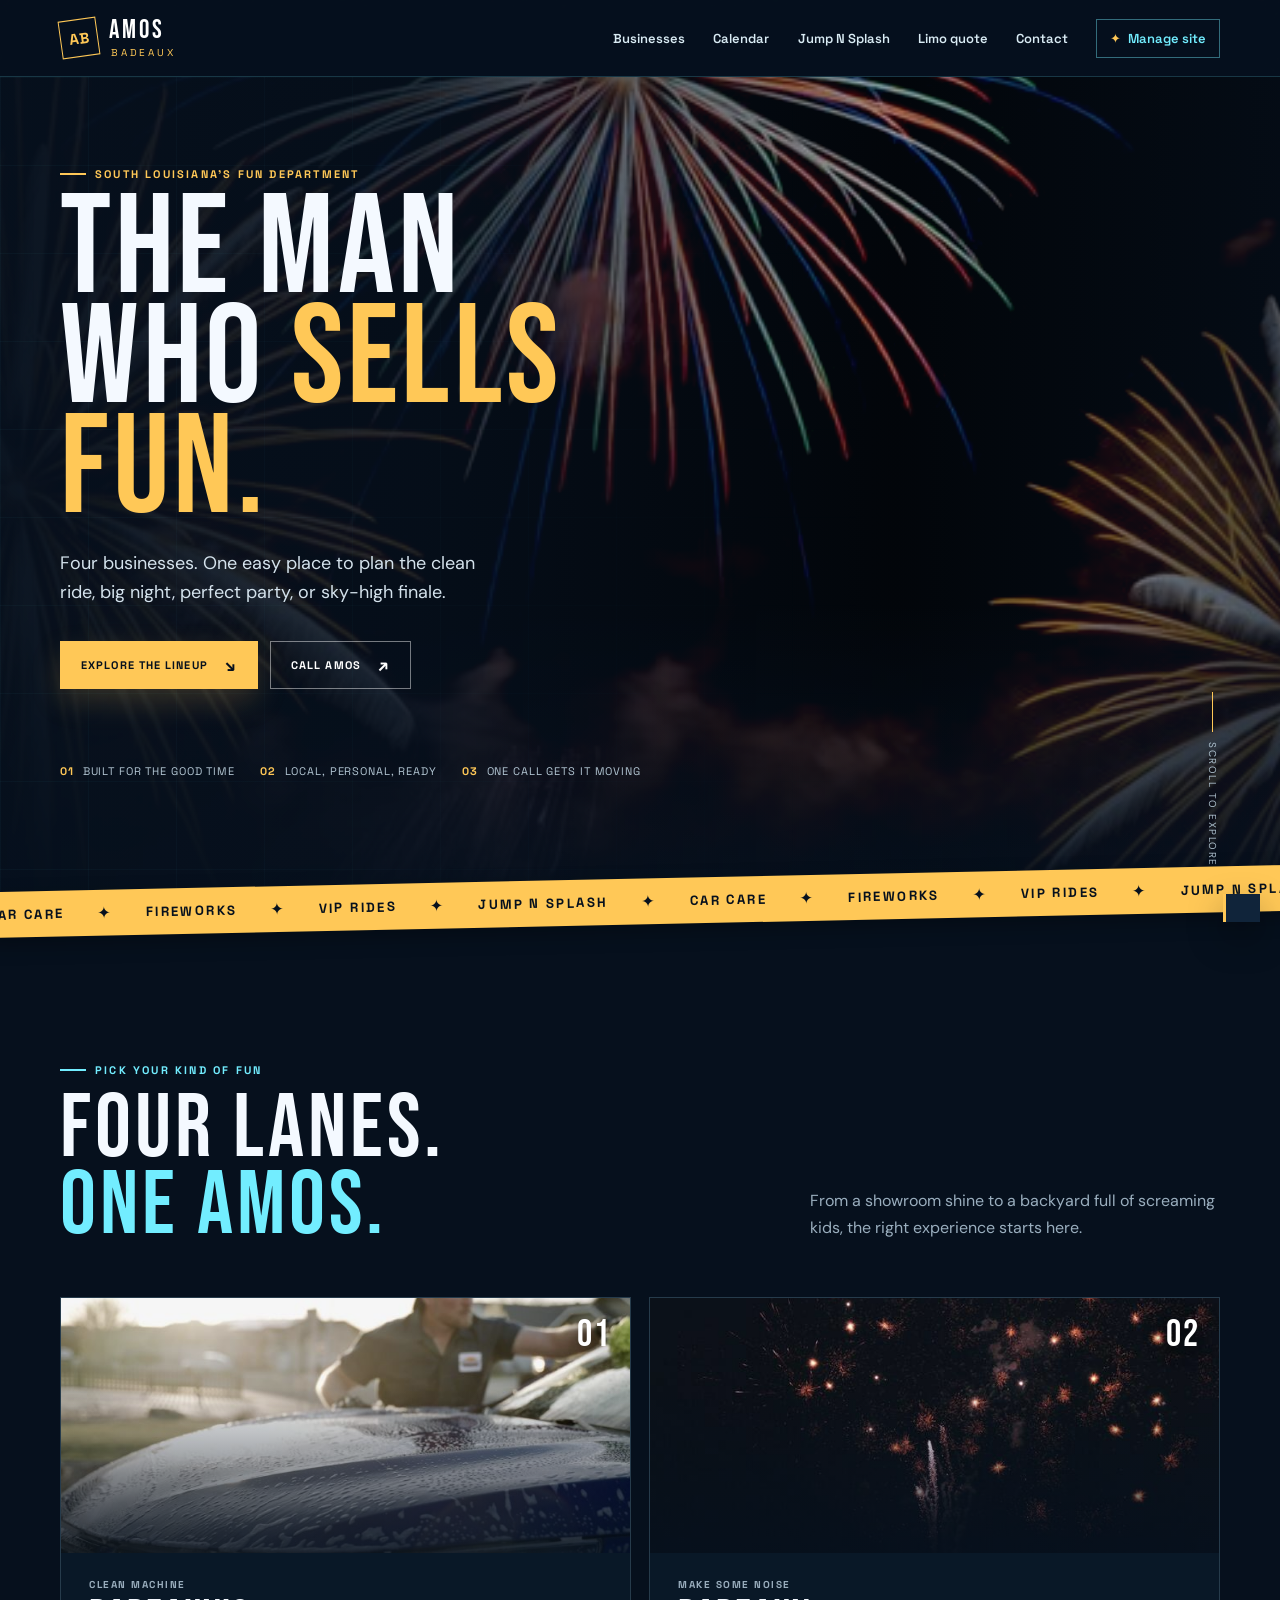
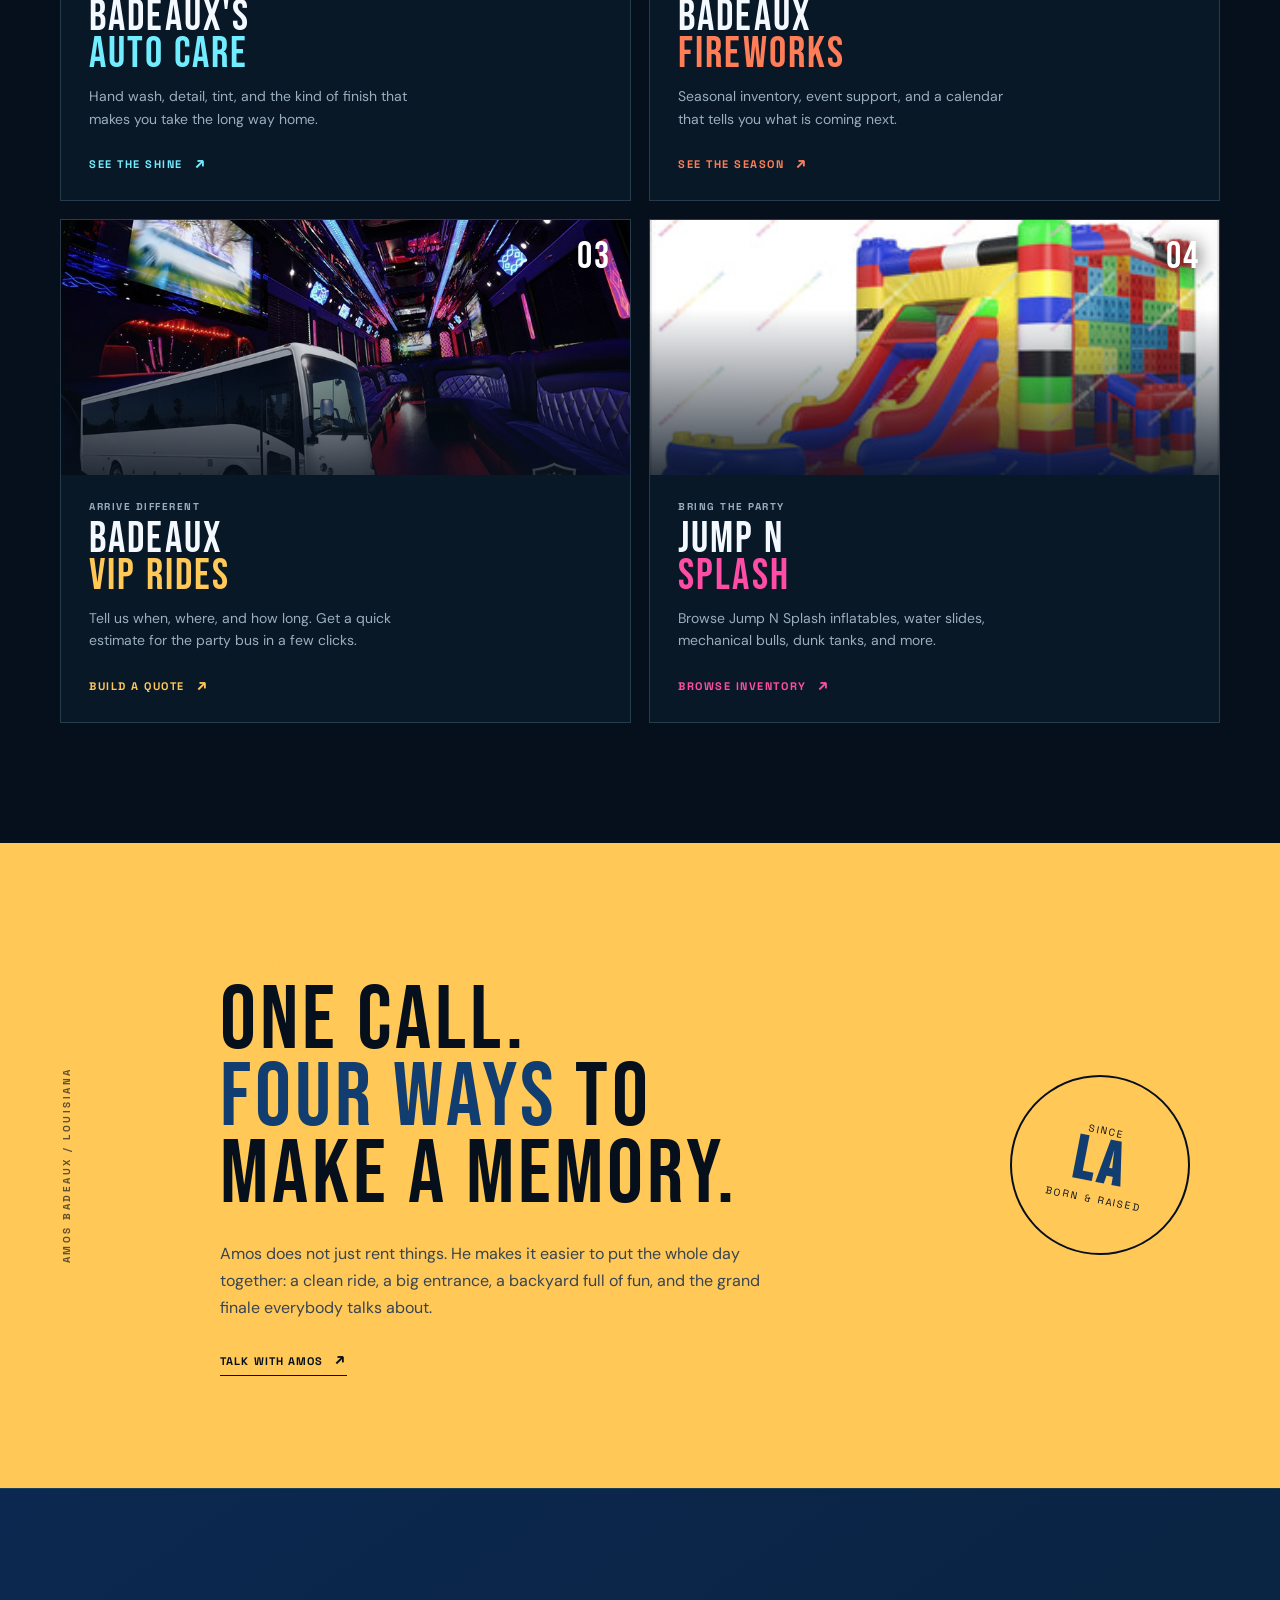
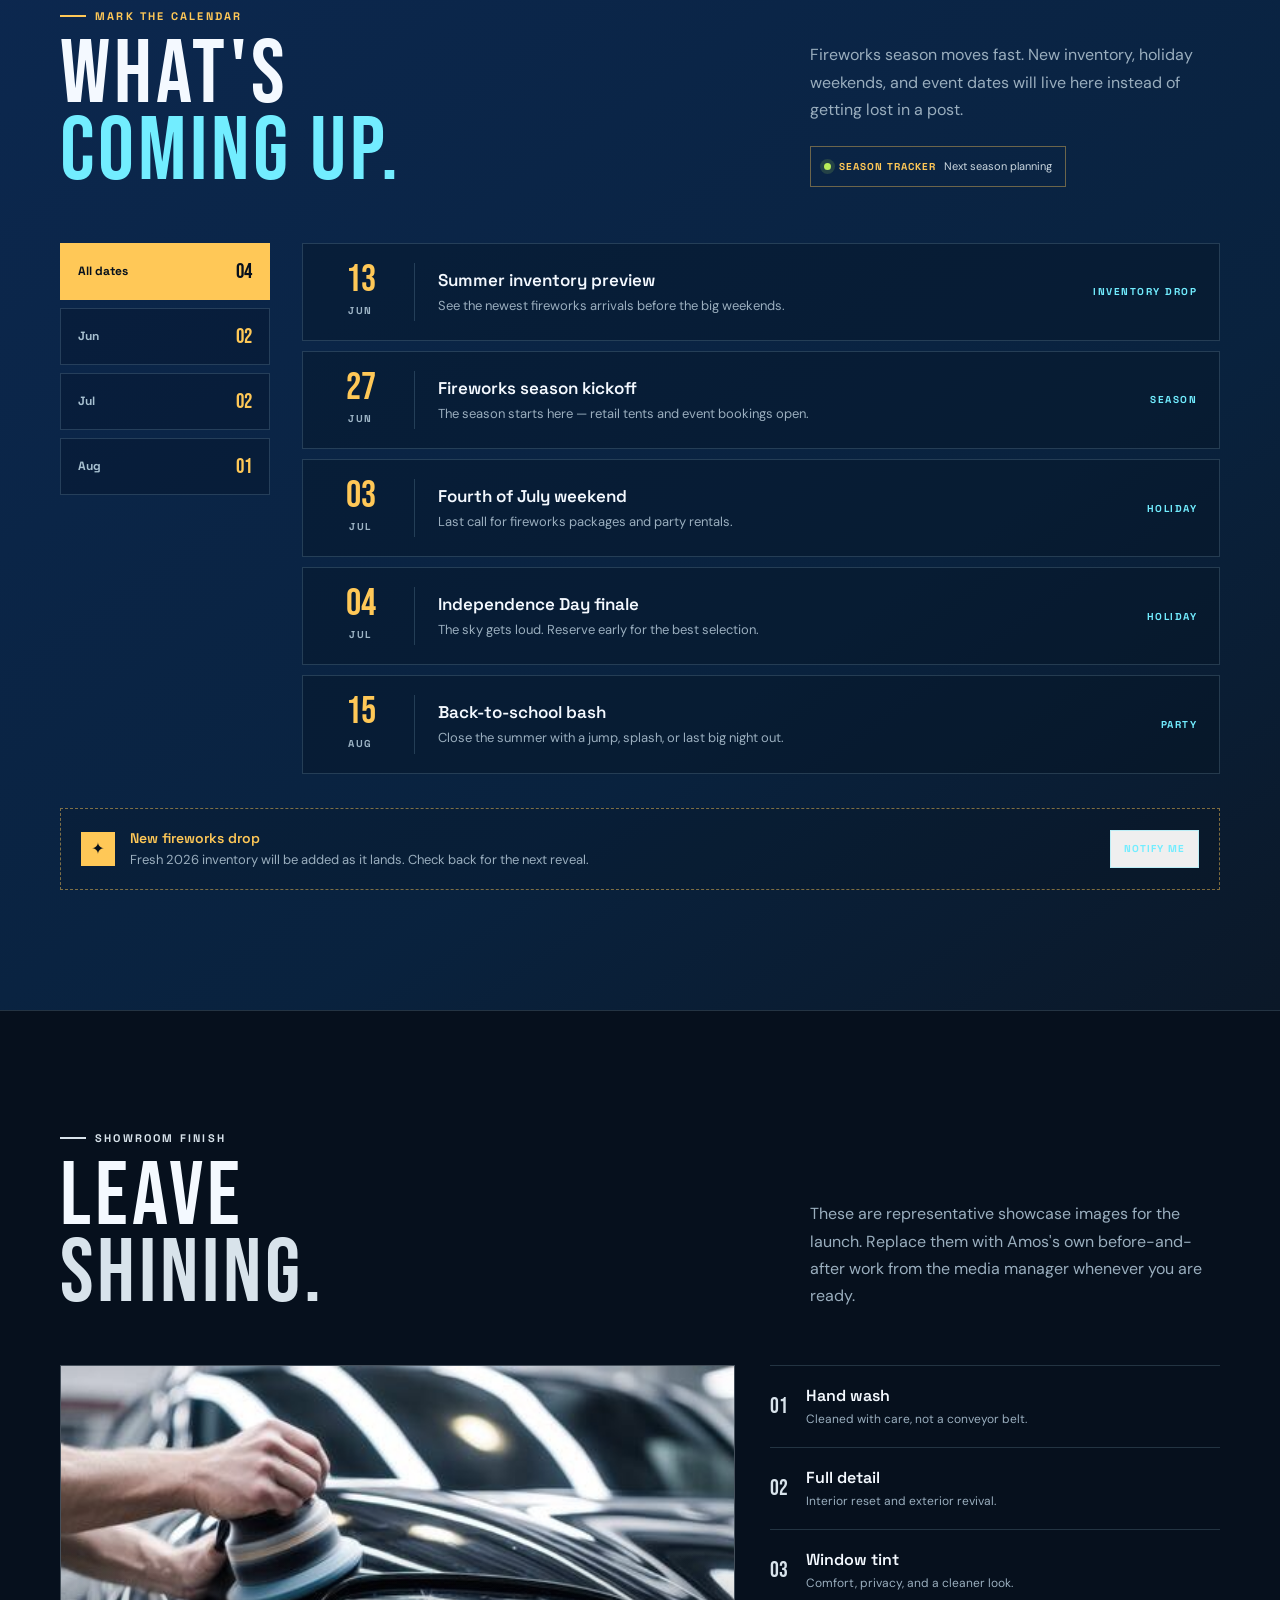
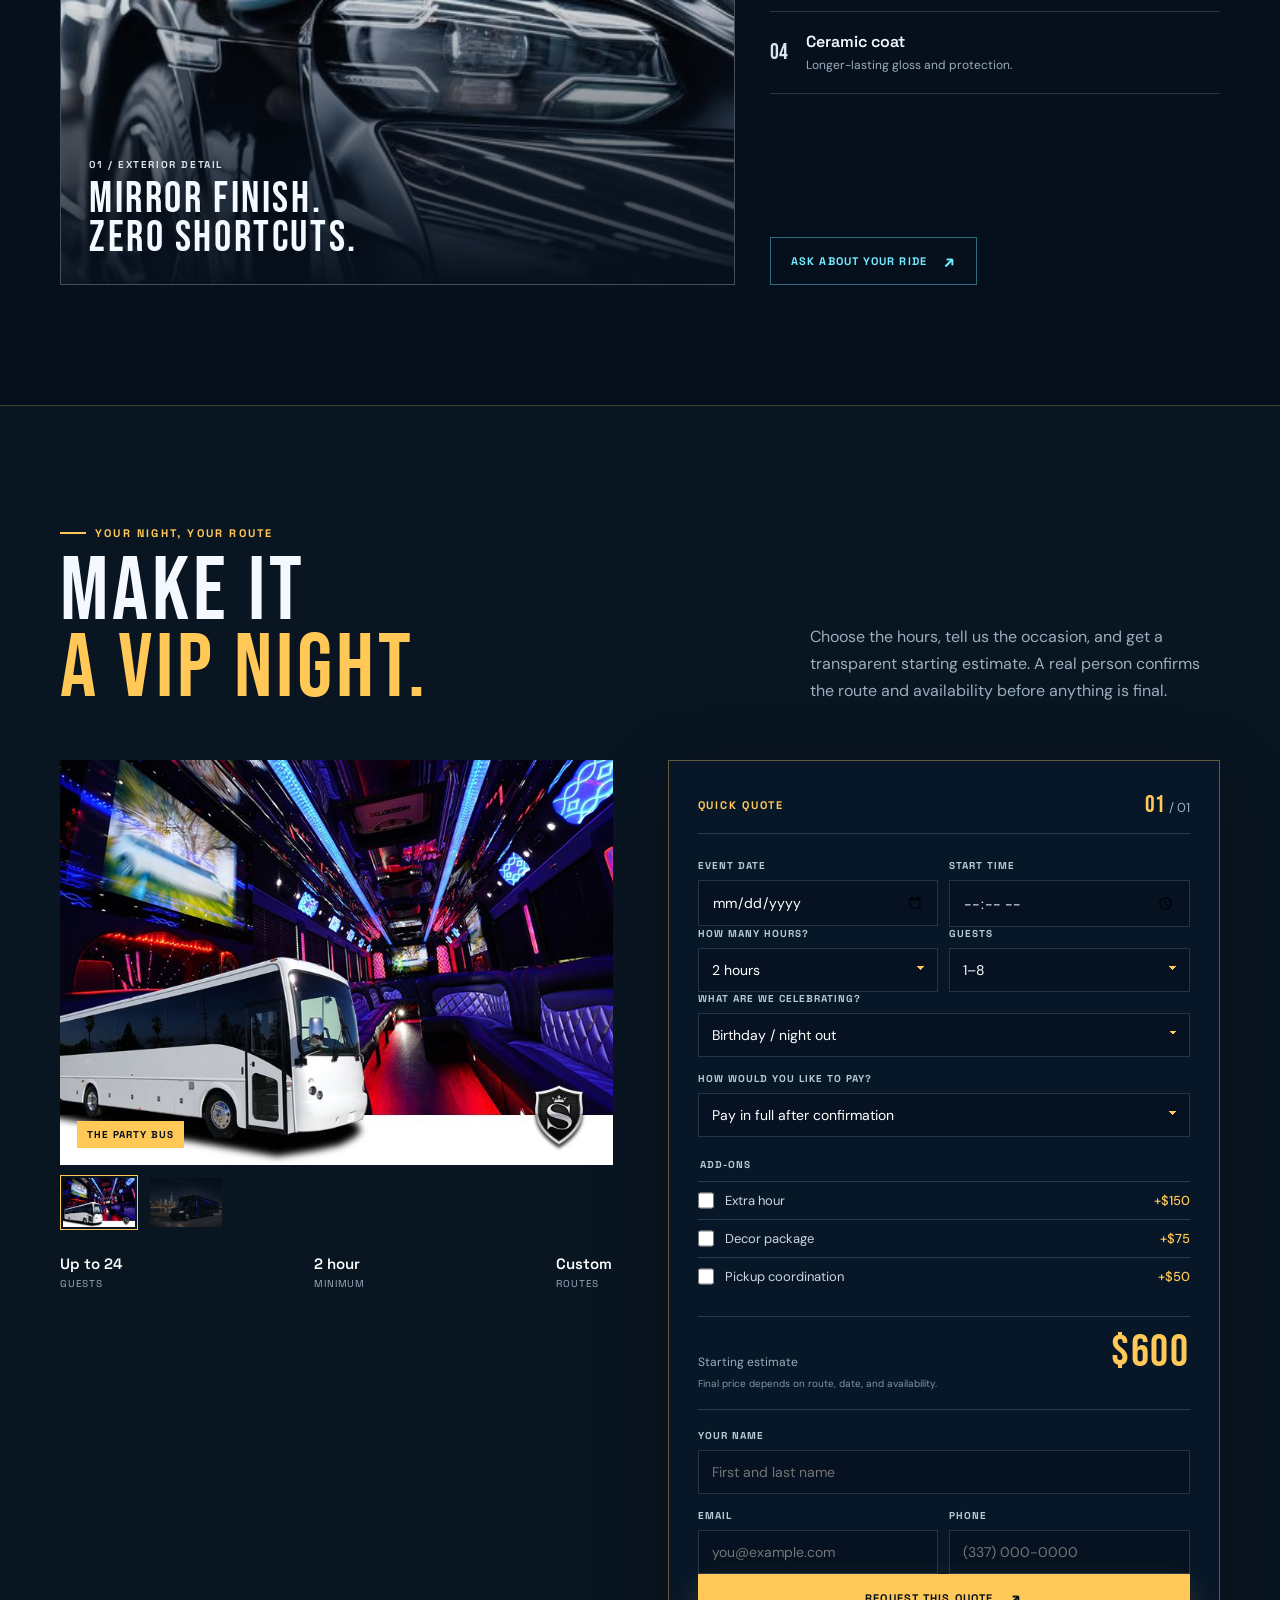
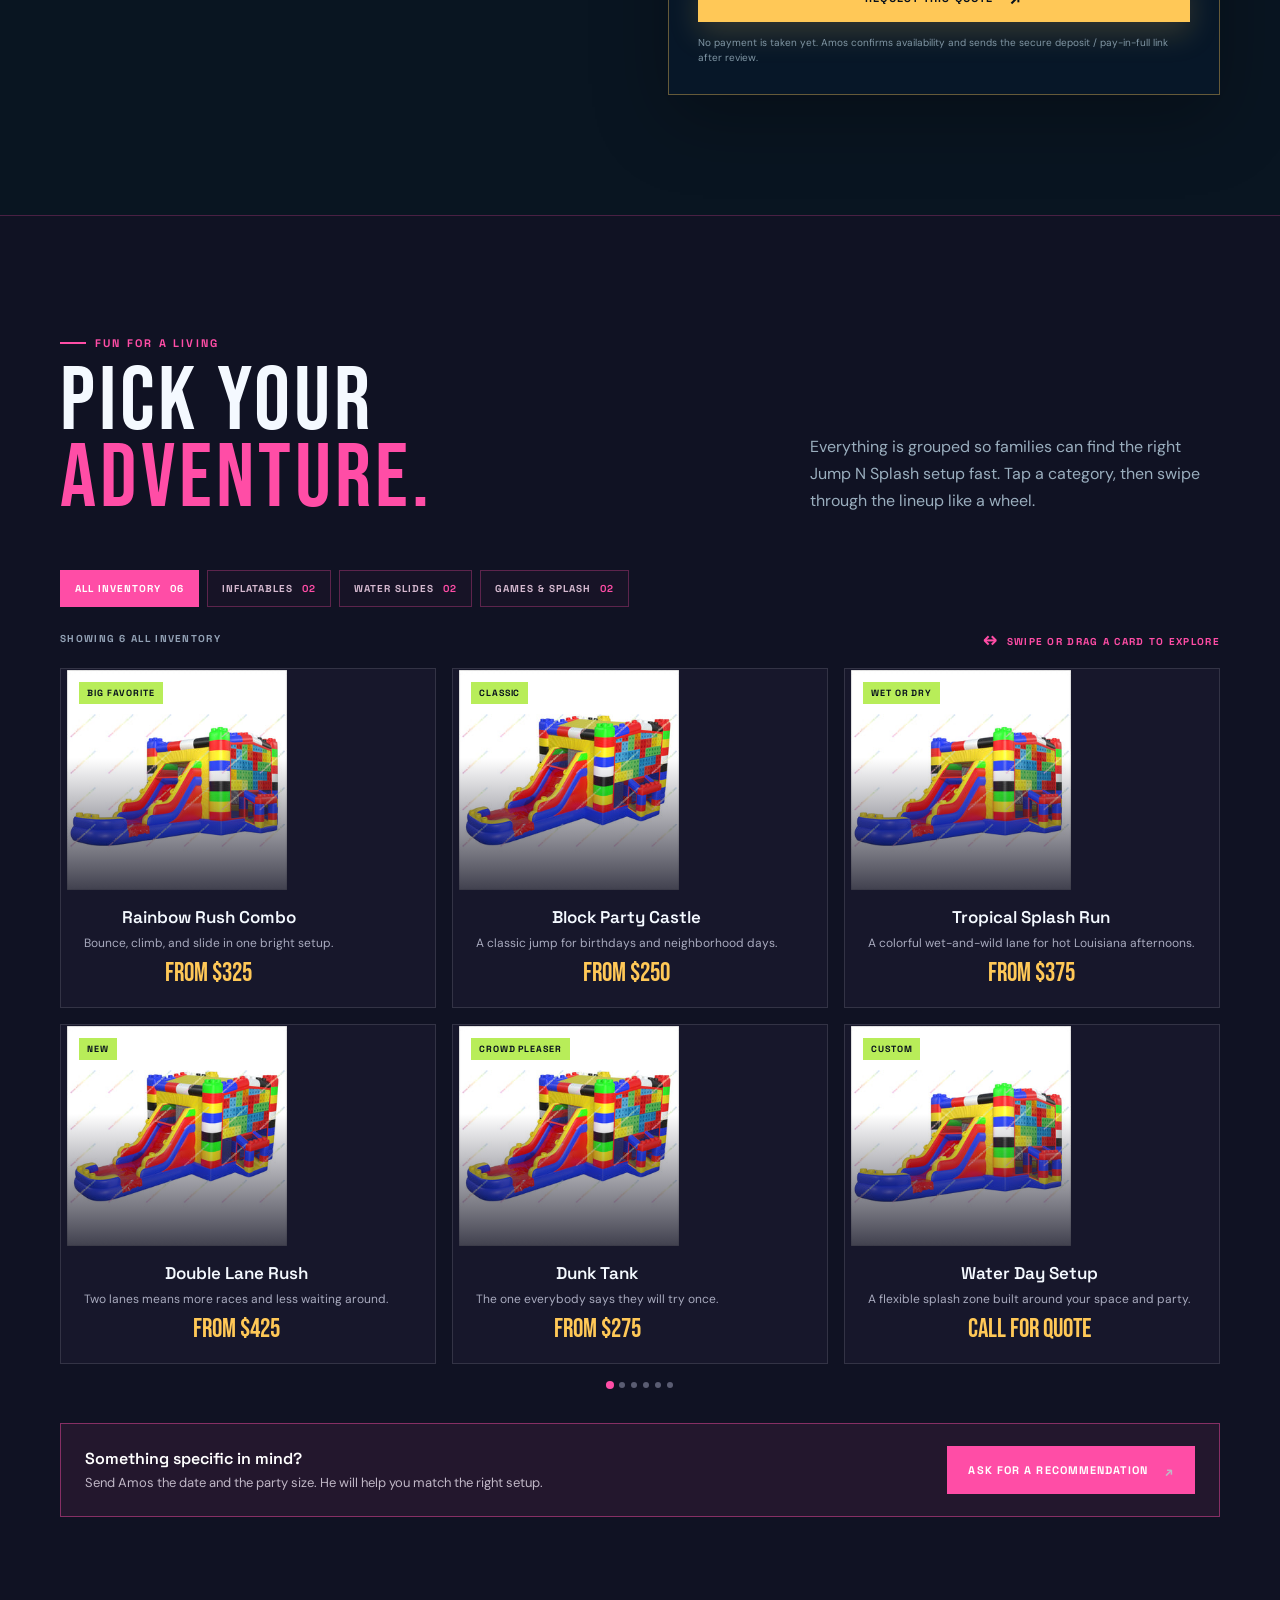
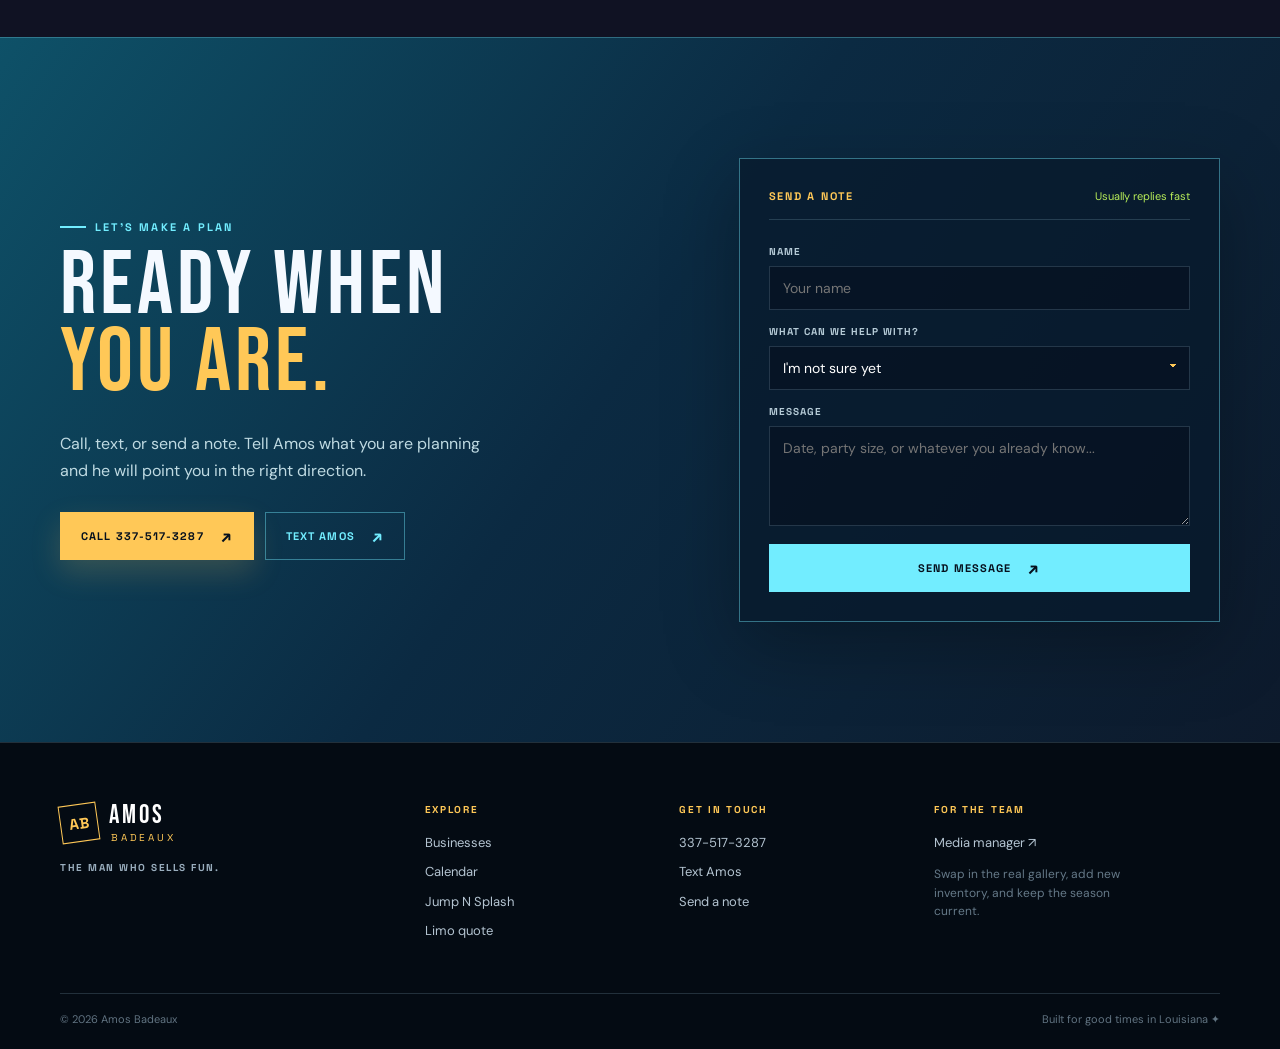
==== commit ffe5bc74: "Correct Jump N Splash branding Co-authored-by: arena-agent <297053741+arena-agent@users.noreply.gith" ====
--- a/index.html
+++ b/index.html
@@ -37,7 +37,7 @@
   <main id="main">
     <section class="hero section-dark" aria-labelledby="hero-title">
       <div class="hero-image" aria-hidden="true">
-        <img src="assets/images/fireworks-celebration-night-sky-colorful-1.jpg" alt="" />
+        <img id="heroImage" src="assets/images/fireworks-celebration-night-sky-colorful-1.jpg" alt="" data-fallback="assets/images/fireworks-celebration-night-sky-colorful-1.jpg" />
       </div>
       <div class="hero-shade" aria-hidden="true"></div>
       <div class="hero-grid" aria-hidden="true"></div>
@@ -60,7 +60,7 @@
 
     <div class="ticker" aria-label="Amos Badeaux services">
       <div class="ticker-track">
-        <span>CAR CARE</span><i>✦</i><span>FIREWORKS</span><i>✦</i><span>VIP RIDES</span><i>✦</i><span>BOUNCE &amp; SPLASH</span><i>✦</i><span>CAR CARE</span><i>✦</i><span>FIREWORKS</span><i>✦</i><span>VIP RIDES</span><i>✦</i><span>BOUNCE &amp; SPLASH</span><i>✦</i>
+        <span>CAR CARE</span><i>✦</i><span>FIREWORKS</span><i>✦</i><span>VIP RIDES</span><i>✦</i><span>JUMP N SPLASH</span><i>✦</i><span>CAR CARE</span><i>✦</i><span>FIREWORKS</span><i>✦</i><span>VIP RIDES</span><i>✦</i><span>JUMP N SPLASH</span><i>✦</i>
       </div>
     </div>
 
@@ -88,8 +88,8 @@
             <div class="service-card-body"><p class="card-kicker">Arrive different</p><h3>BADEAUX<br /><span>VIP RIDES</span></h3><p>Tell us when, where, and how long. Get a quick estimate for the party bus in a few clicks.</p><span class="card-link">Build a quote <b>↗</b></span></div>
           </a>
           <a class="service-card service-card-jump" href="#jump-splash">
-            <div class="card-image"><img src="assets/images/colorful-inflatable-bounce-house-water-s-1.jpg" alt="Colorful inflatable bounce house and water slide" loading="lazy" /><span class="card-number">04</span></div>
-            <div class="service-card-body"><p class="card-kicker">Bring the party</p><h3>JUMP N<br /><span>SPLASH</span></h3><p>Browse bounce houses, slides, dunk tanks, and the full rental lineup by category.</p><span class="card-link">Browse inventory <b>↗</b></span></div>
+            <div class="card-image"><img src="assets/images/colorful-inflatable-bounce-house-water-s-1.jpg" alt="Jump N Splash inflatable water slide" loading="lazy" /><span class="card-number">04</span></div>
+            <div class="service-card-body"><p class="card-kicker">Bring the party</p><h3>JUMP N<br /><span>SPLASH</span></h3><p>Browse Jump N Splash inflatables, water slides, mechanical bulls, dunk tanks, and more.</p><span class="card-link">Browse inventory <b>↗</b></span></div>
           </a>
         </div>
       </div>
@@ -174,7 +174,7 @@
       <div class="container">
         <div class="section-heading split-heading">
           <div><p class="eyebrow eyebrow-pink"><span></span> Fun for a living</p><h2 id="jump-title">PICK YOUR<br /><span>ADVENTURE.</span></h2></div>
-          <p class="section-intro">Everything is grouped so parents can find the right kind of fun fast. Tap a category, then swipe through the lineup like a wheel.</p>
+          <p class="section-intro">Everything is grouped so families can find the right Jump N Splash setup fast. Tap a category, then swipe through the lineup like a wheel.</p>
         </div>
         <div class="category-tabs" id="categoryTabs" role="tablist" aria-label="Jump N Splash categories"></div>
         <div class="jump-toolbar"><span id="inventoryCount">Showing inventory</span><span class="drag-hint"><b>↔</b> Swipe or drag a card to explore</span></div>
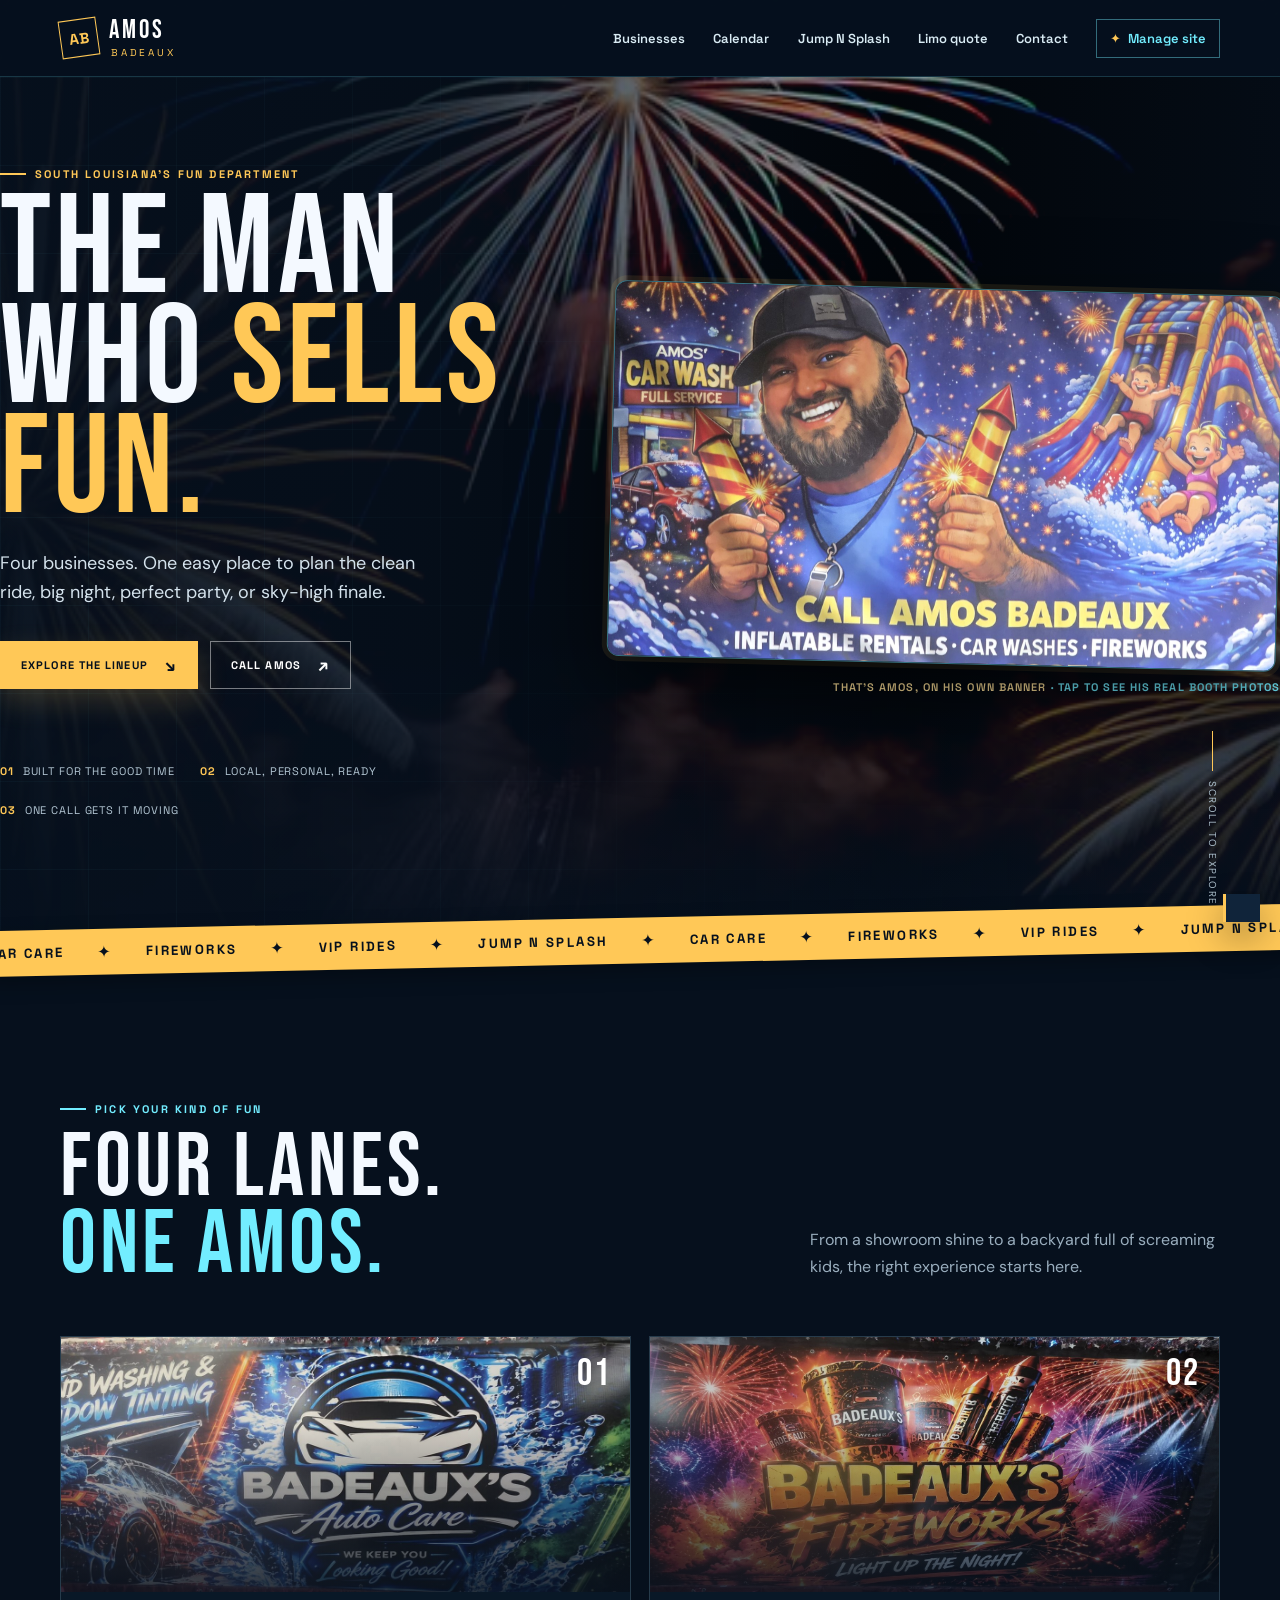
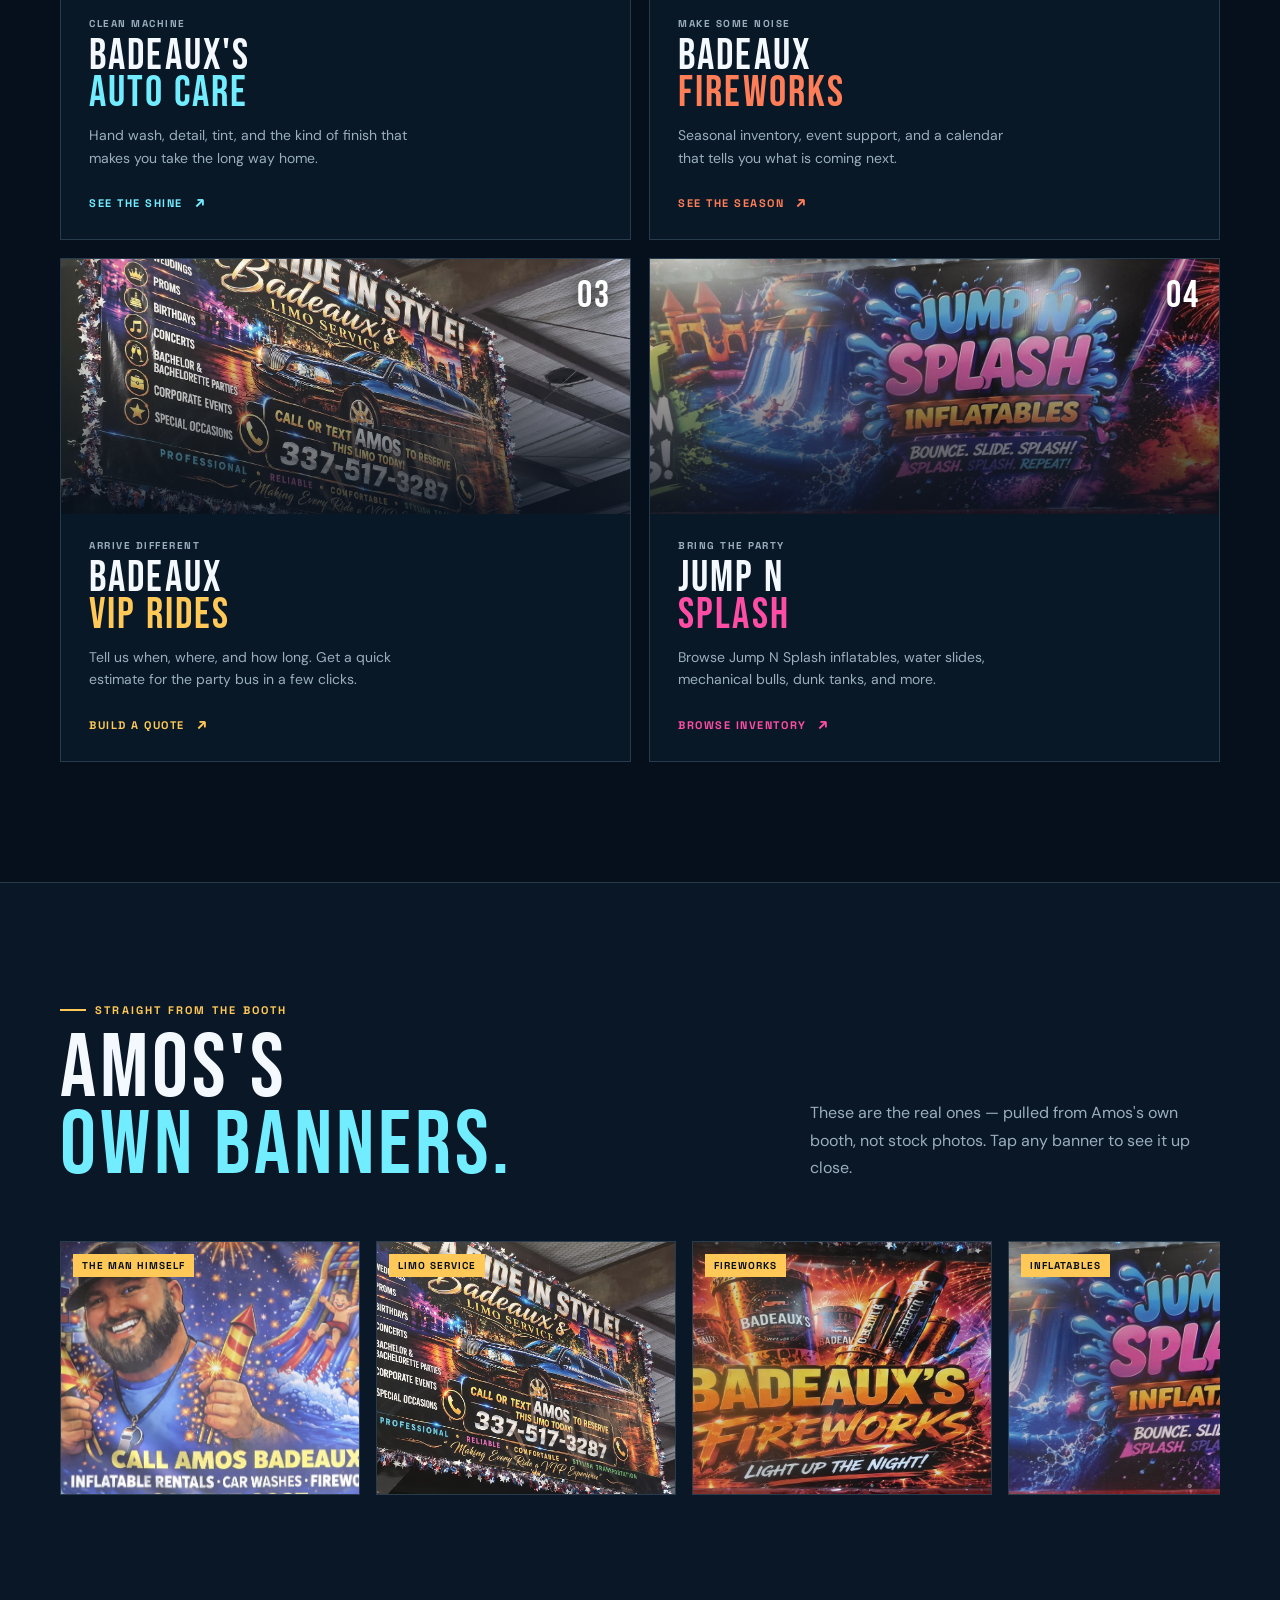
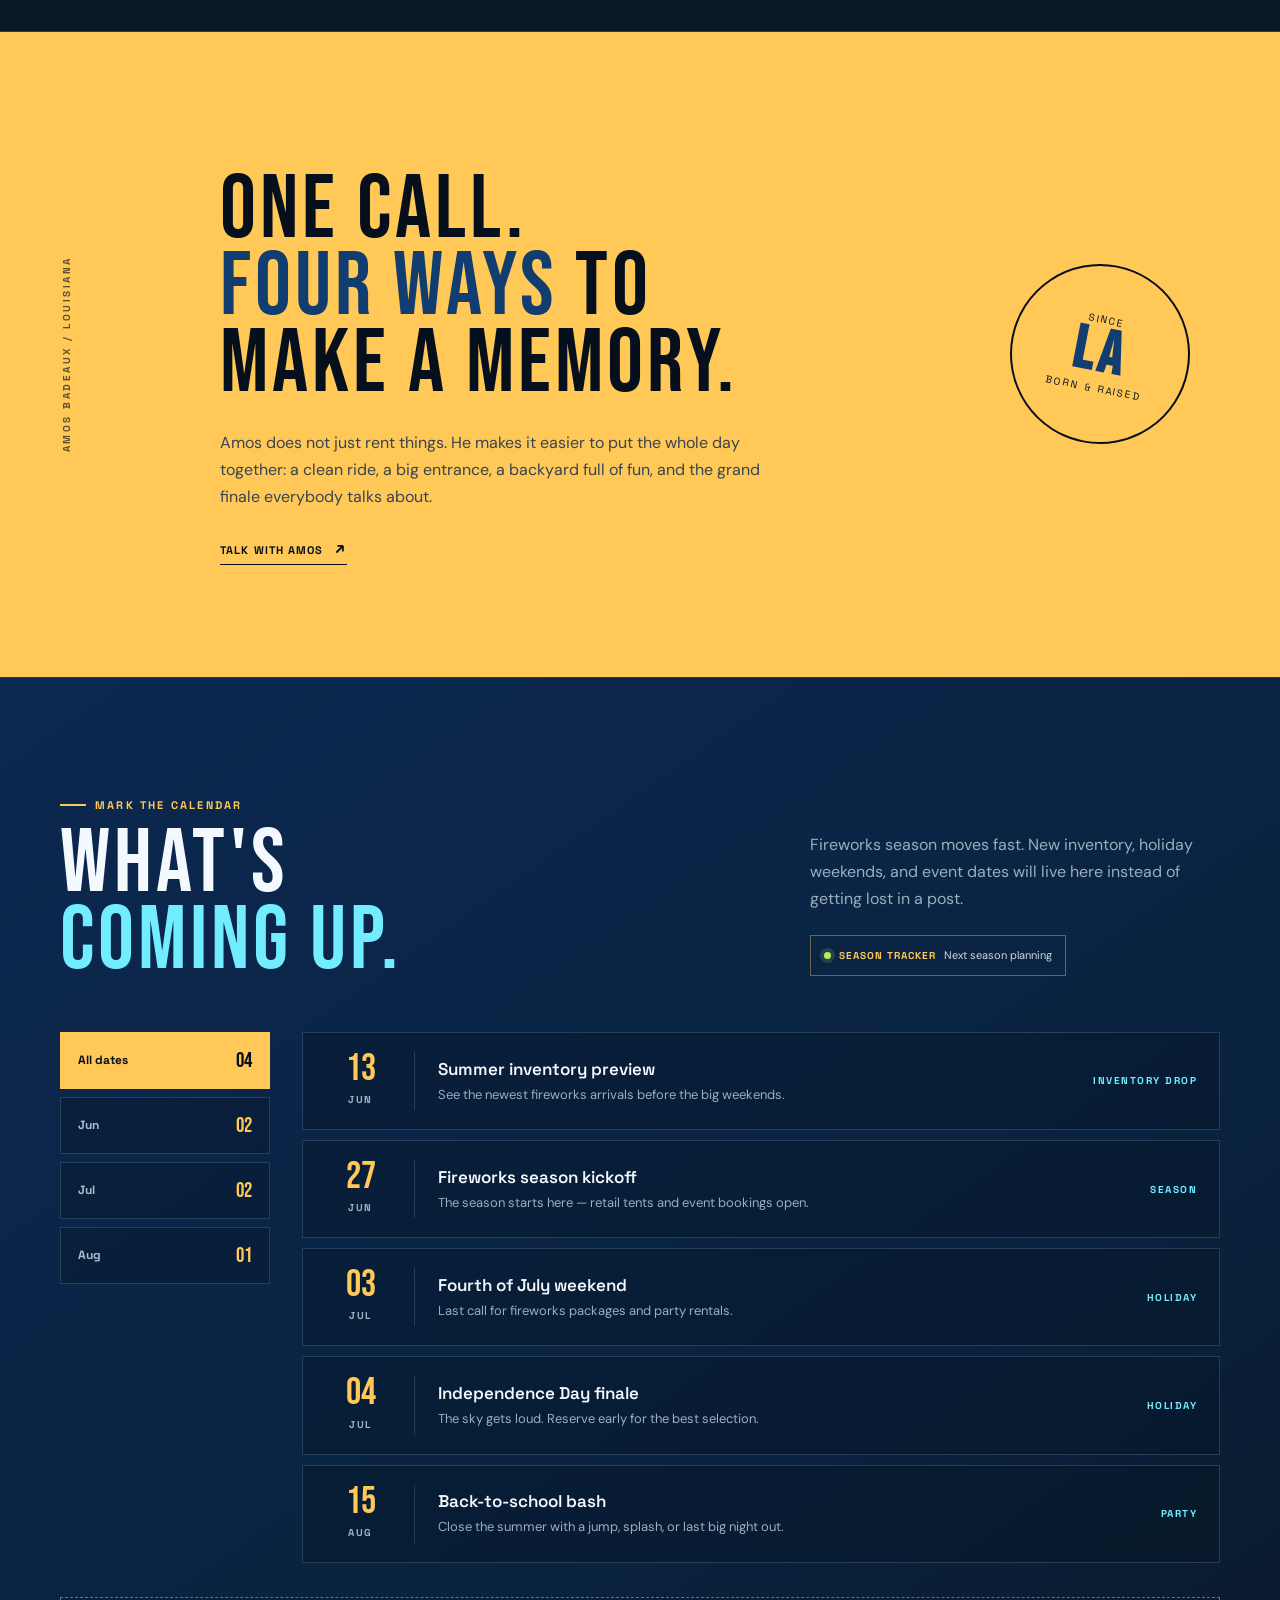
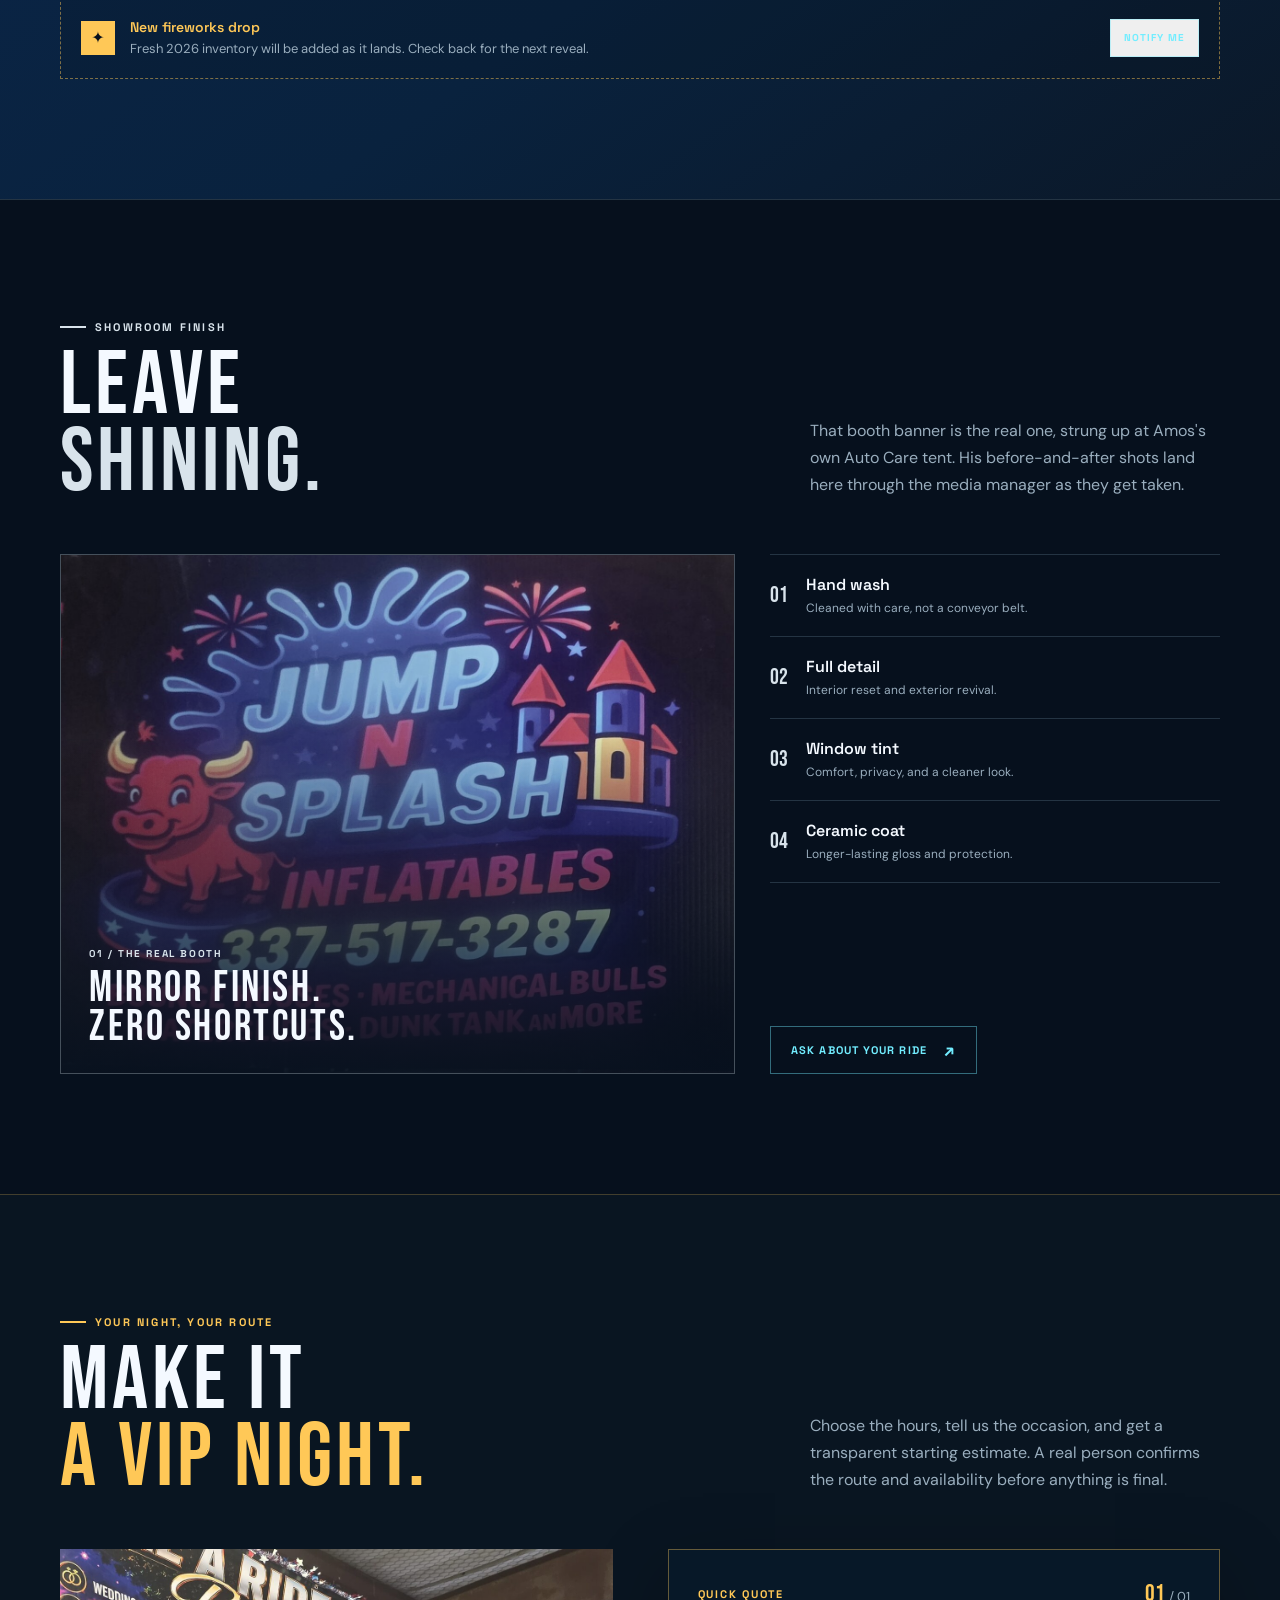
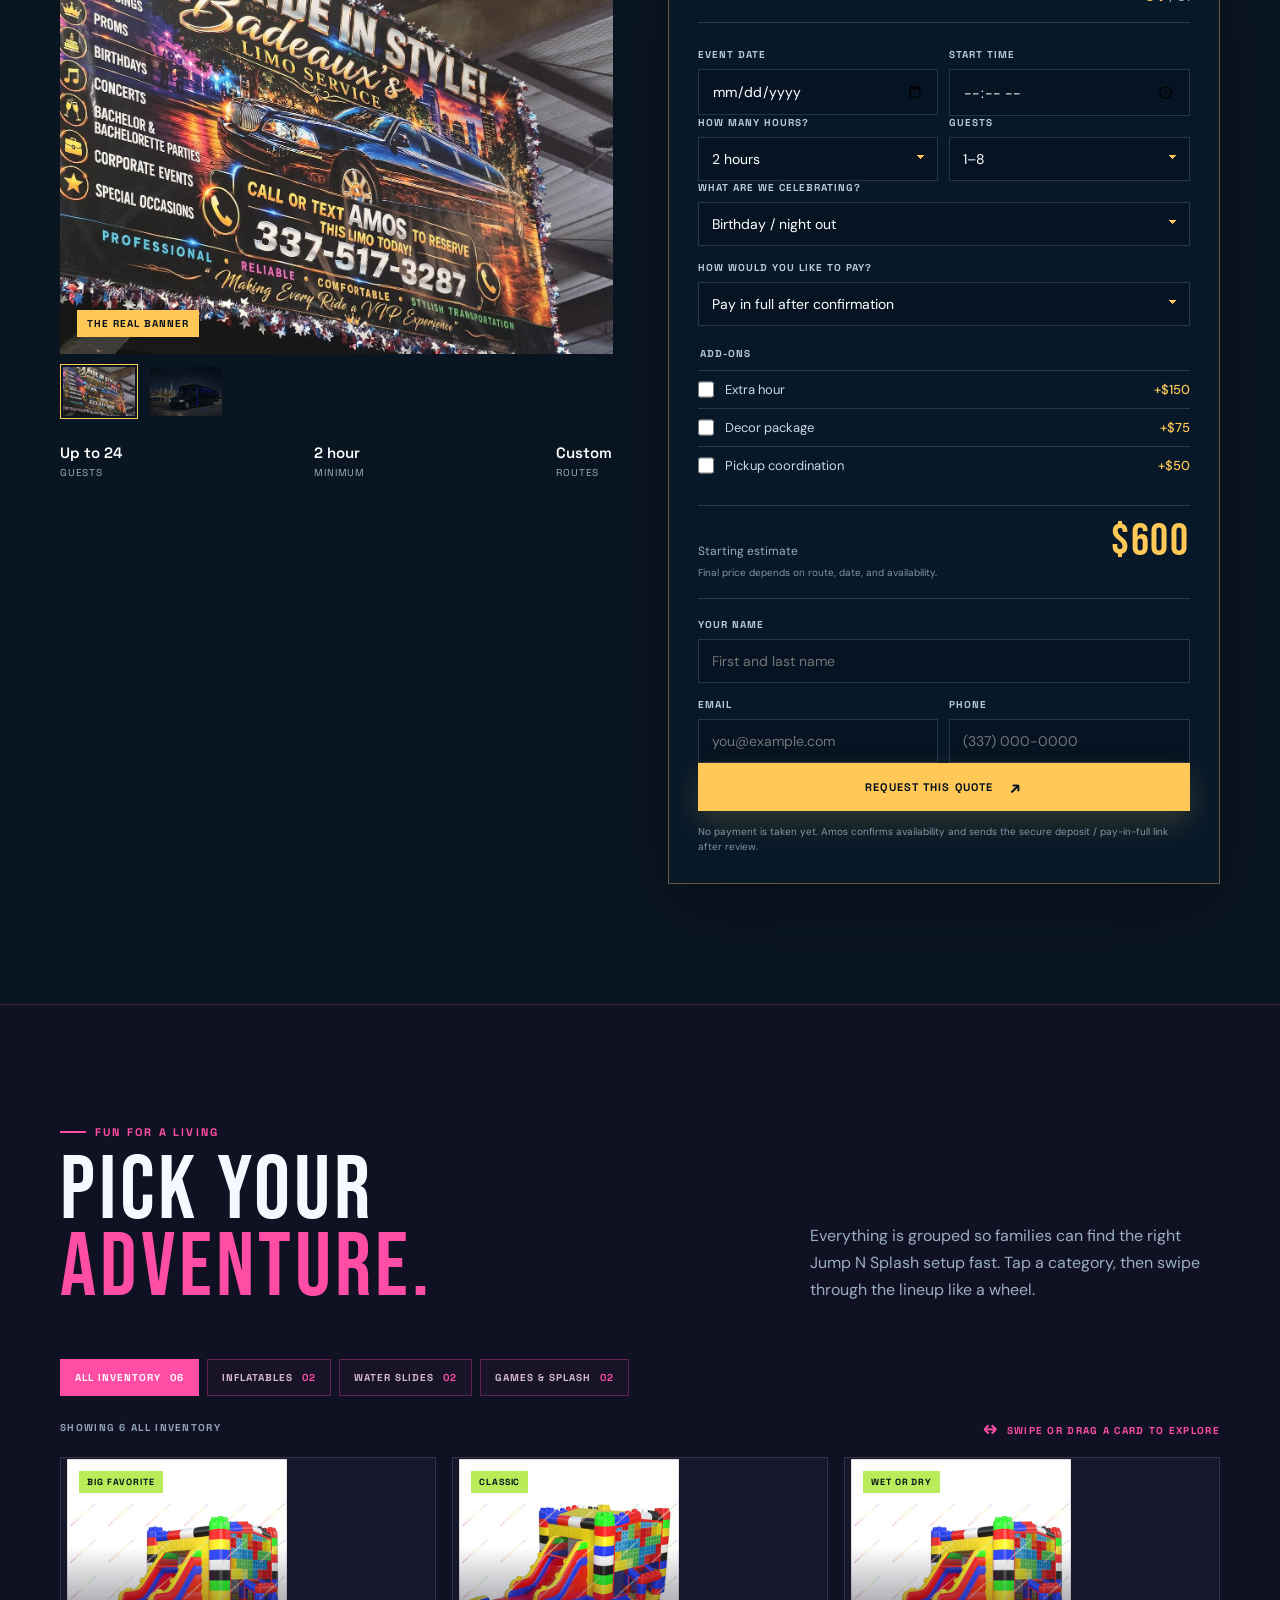
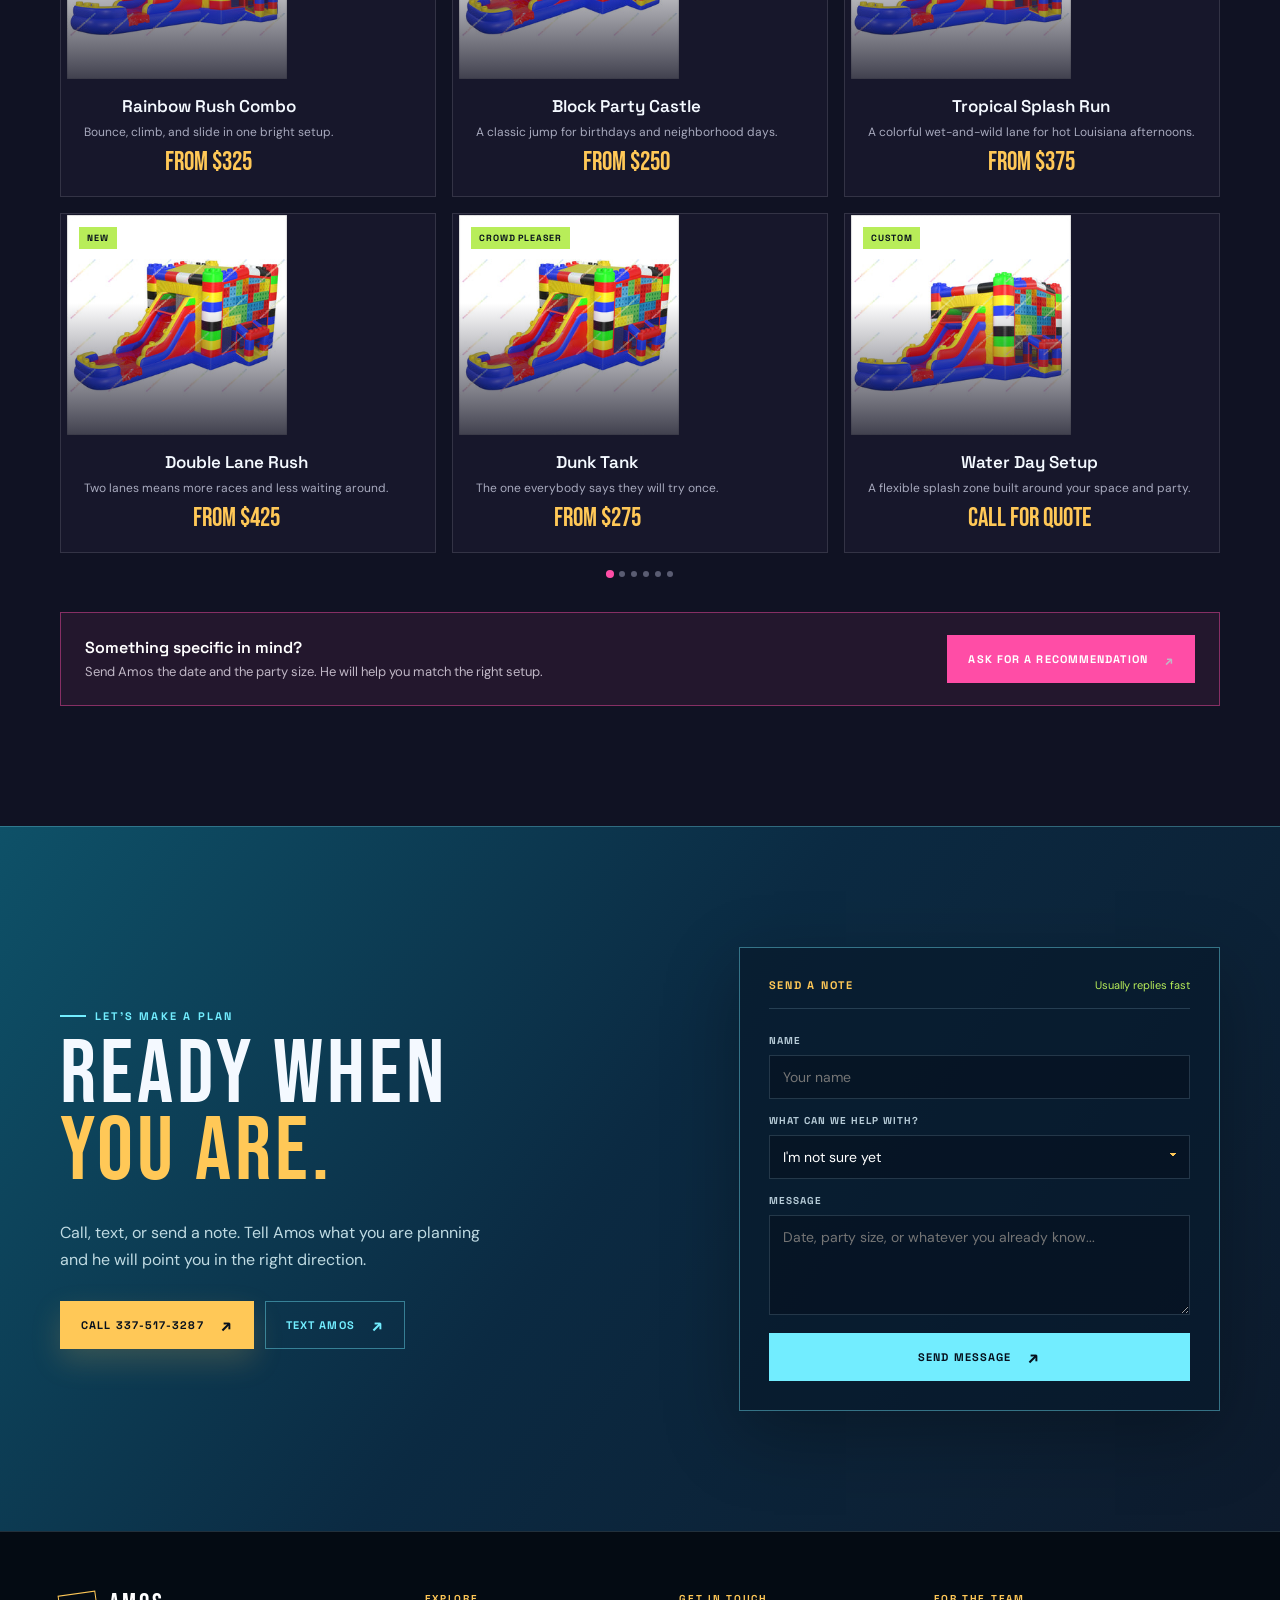
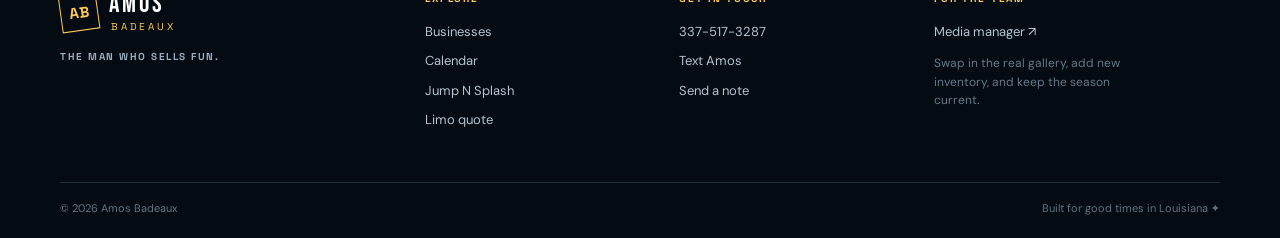
==== commit ecfd5734: "Use Amos's real booth banner photos as the main site imagery - Hero now opens with Amos's own 'Call " ====
--- a/index.html
+++ b/index.html
@@ -35,13 +35,18 @@
   </header>
 
   <main id="main">
-    <section class="hero section-dark" aria-labelledby="hero-title">
+    <section class="hero section-dark hero-split" aria-labelledby="hero-title">
       <div class="hero-image" aria-hidden="true">
         <img id="heroImage" src="assets/images/fireworks-celebration-night-sky-colorful-1.jpg" alt="" data-fallback="assets/images/fireworks-celebration-night-sky-colorful-1.jpg" />
       </div>
       <div class="hero-shade" aria-hidden="true"></div>
       <div class="hero-grid" aria-hidden="true"></div>
-      <div class="container hero-content">
+      <div class="container hero-inner">
+        <button class="hero-portrait" type="button" data-booth-index="0" aria-label="Open the gallery of Amos's real booth banners">
+          <img src="assets/images/amos/amos-hero-banner.jpg" alt="Amos Badeaux smiling on his own 'Call Amos Badeaux' booth banner" />
+          <span class="portrait-note">That's Amos, on his own banner <b>· tap to see his real booth photos</b></span>
+        </button>
+        <div class="hero-content">
         <p class="eyebrow eyebrow-gold"><span></span> South Louisiana's fun department</p>
         <h1 id="hero-title">THE MAN<br />WHO <span>SELLS FUN.</span></h1>
         <p class="hero-lede">Four businesses. One easy place to plan the clean ride, big night, perfect party, or sky-high finale.</p>
@@ -54,6 +59,7 @@
           <span><b>02</b> Local, personal, ready</span>
           <span><b>03</b> One call gets it moving</span>
         </div>
+        </div>
       </div>
       <a class="scroll-cue" href="#services" aria-label="Scroll to businesses"><span></span> Scroll to explore</a>
     </section>
@@ -76,21 +82,40 @@
 
         <div class="service-grid">
           <a class="service-card service-card-auto" href="#autocare">
-            <div class="card-image"><img src="assets/images/professional-car-detailing-clean-vehicle-2.jpg" alt="A freshly cleaned vehicle with a glossy finish" loading="lazy" /><span class="card-number">01</span></div>
+            <div class="card-image"><img src="assets/images/amos/amos-banner-autocare.jpg" alt="Amos's real Badeaux's Auto Care booth banner — We Keep You Looking Good" loading="lazy" /><span class="card-number">01</span></div>
             <div class="service-card-body"><p class="card-kicker">Clean machine</p><h3>BADEAUX'S<br /><span>AUTO CARE</span></h3><p>Hand wash, detail, tint, and the kind of finish that makes you take the long way home.</p><span class="card-link">See the shine <b>↗</b></span></div>
           </a>
           <a class="service-card service-card-fire" href="#calendar">
-            <div class="card-image"><img src="assets/images/fireworks-celebration-night-sky-colorful-2.jpg" alt="Colorful fireworks exploding in a night sky" loading="lazy" /><span class="card-number">02</span></div>
+            <div class="card-image"><img src="assets/images/amos/amos-banner-fireworks.jpg" alt="Amos's real Badeaux's Fireworks booth banner — Light Up the Night" loading="lazy" /><span class="card-number">02</span></div>
             <div class="service-card-body"><p class="card-kicker">Make some noise</p><h3>BADEAUX<br /><span>FIREWORKS</span></h3><p>Seasonal inventory, event support, and a calendar that tells you what is coming next.</p><span class="card-link">See the season <b>↗</b></span></div>
           </a>
           <a class="service-card service-card-limo" href="#limousine">
-            <div class="card-image"><img src="assets/images/luxury-party-bus-limousine-exterior-at-n-2.jpg" alt="A luxury party bus ready for a night out" loading="lazy" /><span class="card-number">03</span></div>
+            <div class="card-image"><img src="assets/images/amos/amos-banner-limo.jpg" alt="Amos's real Ride in Style limo service booth banner with his name and number" loading="lazy" /><span class="card-number">03</span></div>
             <div class="service-card-body"><p class="card-kicker">Arrive different</p><h3>BADEAUX<br /><span>VIP RIDES</span></h3><p>Tell us when, where, and how long. Get a quick estimate for the party bus in a few clicks.</p><span class="card-link">Build a quote <b>↗</b></span></div>
           </a>
           <a class="service-card service-card-jump" href="#jump-splash">
-            <div class="card-image"><img src="assets/images/colorful-inflatable-bounce-house-water-s-1.jpg" alt="Jump N Splash inflatable water slide" loading="lazy" /><span class="card-number">04</span></div>
+            <div class="card-image"><img src="assets/images/amos/amos-banner-inflatables.jpg" alt="Amos's real Jump N Splash inflatables booth banner — Bounce, slide, splash" loading="lazy" /><span class="card-number">04</span></div>
             <div class="service-card-body"><p class="card-kicker">Bring the party</p><h3>JUMP N<br /><span>SPLASH</span></h3><p>Browse Jump N Splash inflatables, water slides, mechanical bulls, dunk tanks, and more.</p><span class="card-link">Browse inventory <b>↗</b></span></div>
           </a>
+        </div>
+      </div>
+    </section>
+
+    <section class="section booth-section" id="booth" aria-labelledby="booth-title">
+      <div class="container">
+        <div class="section-heading split-heading">
+          <div><p class="eyebrow eyebrow-gold"><span></span> Straight from the booth</p><h2 id="booth-title">AMOS'S<br /><span>OWN BANNERS.</span></h2></div>
+          <p class="section-intro">These are the real ones — pulled from Amos's own booth, not stock photos. Tap any banner to see it up close.</p>
+        </div>
+        <div class="booth-strip" aria-label="Amos's real booth banner photos">
+          <button class="booth-card" type="button" data-booth-index="0"><img src="assets/images/amos/amos-hero-banner.jpg" alt="Amos Badeaux smiling on his Call Amos Badeaux banner" loading="lazy" /><span class="booth-tag">The man himself</span></button>
+          <button class="booth-card" type="button" data-booth-index="1"><img src="assets/images/amos/amos-banner-limo.jpg" alt="Ride in Style — Badeaux's Limo Service banner with AMOS's name and number" loading="lazy" /><span class="booth-tag">Limo service</span></button>
+          <button class="booth-card" type="button" data-booth-index="2"><img src="assets/images/amos/amos-banner-fireworks.jpg" alt="Badeaux's Fireworks banner — Light Up the Night" loading="lazy" /><span class="booth-tag">Fireworks</span></button>
+          <button class="booth-card" type="button" data-booth-index="3"><img src="assets/images/amos/amos-banner-inflatables.jpg" alt="Jump N Splash inflatables banner — Bounce, slide, splash" loading="lazy" /><span class="booth-tag">Inflatables</span></button>
+          <button class="booth-card" type="button" data-booth-index="4"><img src="assets/images/amos/amos-banner-jumpsplash.jpg" alt="Jump N Splash logo banner with the bull mascot and 337-517-3287" loading="lazy" /><span class="booth-tag">Jump N Splash</span></button>
+          <button class="booth-card" type="button" data-booth-index="5"><img src="assets/images/amos/amos-banner-rent-from-us.jpg" alt="Rent From Us banner for the inflatable splash zone" loading="lazy" /><span class="booth-tag">Rent from us</span></button>
+          <button class="booth-card" type="button" data-booth-index="6"><img src="assets/images/amos/amos-banner-autocare.jpg" alt="Badeaux's Auto Care banner — We Keep You Looking Good" loading="lazy" /><span class="booth-tag">Auto care</span></button>
+          <button class="booth-card" type="button" data-booth-index="7"><img src="assets/images/amos/amos-banner-autocare-wide.jpg" alt="Amos's Auto Care booth with the full banner strung up" loading="lazy" /><span class="booth-tag">The booth</span></button>
         </div>
       </div>
     </section>
@@ -131,10 +156,10 @@
       <div class="container">
         <div class="section-heading split-heading">
           <div><p class="eyebrow eyebrow-silver"><span></span> Showroom finish</p><h2 id="autocare-title">LEAVE<br /><span>SHINING.</span></h2></div>
-          <p class="section-intro">These are representative showcase images for the launch. Replace them with Amos's own before-and-after work from the media manager whenever you are ready.</p>
+          <p class="section-intro">That booth banner is the real one, strung up at Amos's own Auto Care tent. His before-and-after shots land here through the media manager as they get taken.</p>
         </div>
         <div class="auto-showcase">
-          <figure class="auto-feature"><img src="assets/images/professional-car-detailing-clean-vehicle-1.jpg" alt="Detailer polishing a sleek black vehicle" loading="lazy" /><figcaption><span>01 / Exterior detail</span><strong>Mirror finish.<br />Zero shortcuts.</strong></figcaption></figure>
+          <figure class="auto-feature"><img src="assets/images/amos/amos-banner-autocare-wide.jpg" alt="Amos's real Badeaux's Auto Care booth banner strung up at the tent" loading="lazy" /><figcaption><span>01 / The real booth</span><strong>Mirror finish.<br />Zero shortcuts.</strong></figcaption></figure>
           <div class="auto-services"><div class="mini-service"><span>01</span><div><strong>Hand wash</strong><small>Cleaned with care, not a conveyor belt.</small></div></div><div class="mini-service"><span>02</span><div><strong>Full detail</strong><small>Interior reset and exterior revival.</small></div></div><div class="mini-service"><span>03</span><div><strong>Window tint</strong><small>Comfort, privacy, and a cleaner look.</small></div></div><div class="mini-service"><span>04</span><div><strong>Ceramic coat</strong><small>Longer-lasting gloss and protection.</small></div></div><a class="button button-outline" href="tel:+13375173287">Ask about your ride <span>↗</span></a></div>
         </div>
       </div>
@@ -148,8 +173,8 @@
         </div>
         <div class="limo-layout">
           <div class="limo-gallery">
-            <figure class="limo-main-image"><img src="assets/images/luxury-party-bus-limousine-exterior-at-n-2.jpg" alt="Luxury party bus exterior" loading="lazy" /><span class="image-tag">The party bus</span></figure>
-            <div class="limo-thumbs"><button class="limo-thumb active" type="button" data-image="assets/images/luxury-party-bus-limousine-exterior-at-n-2.jpg" data-alt="Luxury party bus exterior"><img src="assets/images/luxury-party-bus-limousine-exterior-at-n-2.jpg" alt="" /></button><button class="limo-thumb" type="button" data-image="assets/images/luxury-party-bus-limousine-exterior-at-n-1.webp" data-alt="Party bus interior with LED lights"><img src="assets/images/luxury-party-bus-limousine-exterior-at-n-1.webp" alt="" /></button></div>
+            <figure class="limo-main-image"><img src="assets/images/amos/amos-banner-limo.jpg" alt="Amos's real Ride in Style limo service banner — call or text Amos 337-517-3287" loading="lazy" /><span class="image-tag">The real banner</span></figure>
+            <div class="limo-thumbs"><button class="limo-thumb active" type="button" data-image="assets/images/amos/amos-banner-limo.jpg" data-alt="Amos's real Ride in Style limo service banner — call or text Amos 337-517-3287"><img src="assets/images/amos/amos-banner-limo.jpg" alt="" /></button><button class="limo-thumb" type="button" data-image="assets/images/luxury-party-bus-limousine-exterior-at-n-1.webp" data-alt="Party bus interior with LED lights"><img src="assets/images/luxury-party-bus-limousine-exterior-at-n-1.webp" alt="" /></button></div>
             <div class="limo-facts"><span><strong>Up to 24</strong> guests</span><span><strong>2 hour</strong> minimum</span><span><strong>Custom</strong> routes</span></div>
           </div>
           <div class="quote-panel">
@@ -196,7 +221,7 @@
     <div class="container footer-grid"><div><a class="brand" href="#top"><span class="brand-mark">AB</span><span class="brand-copy"><strong>AMOS</strong><em>BADEAUX</em></span></a><p class="footer-tagline">The man who sells fun.</p></div><div><p class="footer-label">Explore</p><a href="#services">Businesses</a><a href="#calendar">Calendar</a><a href="#jump-splash">Jump N Splash</a><a href="#limousine">Limo quote</a></div><div><p class="footer-label">Get in touch</p><a href="tel:+13375173287">337-517-3287</a><a href="sms:+13375173287">Text Amos</a><a href="#contact">Send a note</a></div><div><p class="footer-label">For the team</p><a href="admin.html">Media manager <span>↗</span></a><p class="footer-small">Swap in the real gallery, add new inventory, and keep the season current.</p></div></div><div class="container footer-bottom"><span>© <span id="copyrightYear">2026</span> Amos Badeaux</span><span>Built for good times in Louisiana ✦</span></div>
   </footer>
 
-  <div class="modal" id="galleryModal" role="dialog" aria-modal="true" aria-labelledby="modalTitle" hidden><div class="modal-backdrop" data-close-modal></div><div class="modal-shell"><button class="modal-close" type="button" data-close-modal aria-label="Close gallery">×</button><div class="modal-media"><img id="modalImage" src="" alt="" /><button class="modal-arrow modal-prev" type="button" aria-label="Previous item">‹</button><button class="modal-arrow modal-next" type="button" aria-label="Next item">›</button></div><div class="modal-details"><div><p class="eyebrow eyebrow-pink"><span></span> Jump N Splash</p><h2 id="modalTitle">Inventory item</h2><p id="modalDescription"></p></div><div class="modal-meta"><span id="modalCategory"></span><strong id="modalPrice"></strong></div></div></div></div>
+  <div class="modal" id="galleryModal" role="dialog" aria-modal="true" aria-labelledby="modalTitle" hidden><div class="modal-backdrop" data-close-modal></div><div class="modal-shell"><button class="modal-close" type="button" data-close-modal aria-label="Close gallery">×</button><div class="modal-media"><img id="modalImage" src="" alt="" /><button class="modal-arrow modal-prev" type="button" aria-label="Previous item">‹</button><button class="modal-arrow modal-next" type="button" aria-label="Next item">›</button></div><div class="modal-details"><div><p class="eyebrow eyebrow-pink" id="modalEyebrow"><span></span> Jump N Splash</p><h2 id="modalTitle">Inventory item</h2><p id="modalDescription"></p></div><div class="modal-meta"><span id="modalCategory"></span><strong id="modalPrice"></strong></div></div></div></div>
   <div class="toast" id="toast" role="status" aria-live="polite"></div>
   <script src="app.js"></script>
 </body>
--- a/styles.css
+++ b/styles.css
@@ -102,6 +102,28 @@
 .scroll-cue { position: absolute; z-index: 2; right: max(20px, calc((100% - 1160px)/2)); bottom: 27px; display: flex; align-items: center; gap: 10px; color: #adc0cd; text-transform: uppercase; letter-spacing: .15em; font-size: 10px; writing-mode: vertical-rl; }
 .scroll-cue span { width: 1px; height: 40px; background: var(--gold); }
 
+.hero-split .hero-inner { display: grid; grid-template-columns: minmax(0, 560px) minmax(0, 1fr); grid-template-areas: "content portrait"; gap: clamp(30px, 4vw, 60px); align-items: center; width: 100%; position: relative; z-index: 1; }
+.hero-split .hero-content { grid-area: content; }
+.hero-split .hero-portrait { grid-area: portrait; }
+.hero-portrait { position: relative; display: block; width: 100%; margin: 0; padding: 90px 0 115px; border: 0; background: none; cursor: pointer; text-align: left; }
+.hero-portrait img { width: 100%; aspect-ratio: 16/9; object-fit: cover; object-position: center 42%; border-radius: 12px; border: 1px solid var(--line-bright); background: #0a1726; box-shadow: 0 34px 90px rgba(0,0,0,.55), 0 0 0 5px rgba(255,200,87,.1); transform: rotate(1.4deg); transition: transform .35s, box-shadow .35s; }
+.hero-portrait:hover img, .hero-portrait:focus-visible img { transform: rotate(0deg) scale(1.02); box-shadow: 0 42px 110px rgba(0,0,0,.62), 0 0 0 5px rgba(255,200,87,.25); }
+.hero-portrait:focus-visible { outline: none; }
+.hero-portrait .portrait-note { display: block; margin-top: 15px; color: var(--gold-light); text-align: right; font: 600 11px/1.6 var(--grotesk); letter-spacing: .1em; text-transform: uppercase; }
+.hero-portrait .portrait-note b { color: var(--cyan); font-weight: 700; }
+
+.booth-section { background: var(--ink-2); border-top: 1px solid var(--line); border-bottom: 1px solid var(--line); }
+.booth-section .section-intro { max-width: 380px; }
+.booth-strip { display: grid; grid-auto-flow: column; grid-auto-columns: minmax(300px, 360px); gap: 16px; overflow-x: auto; padding: 4px 2px 16px; scroll-snap-type: x proximity; scrollbar-width: thin; scrollbar-color: rgba(114,237,255,.35) transparent; }
+.booth-strip::-webkit-scrollbar { height: 8px; }
+.booth-strip::-webkit-scrollbar-thumb { background: rgba(114,237,255,.25); border-radius: 4px; }
+.booth-card { position: relative; border: 1px solid var(--line); background: #0c1a2b; padding: 0; cursor: pointer; overflow: hidden; scroll-snap-align: start; transition: transform .22s, border-color .22s, box-shadow .22s; }
+.booth-card img { width: 100%; height: 252px; object-fit: cover; filter: saturate(.92); transition: transform .45s, filter .45s; }
+.booth-card:hover, .booth-card:focus-visible { transform: translateY(-5px); border-color: var(--gold); box-shadow: 0 18px 44px rgba(0,0,0,.4); }
+.booth-card:focus-visible { outline: none; }
+.booth-card:hover img, .booth-card:focus-visible img { transform: scale(1.05); filter: saturate(1.12); }
+.booth-tag { position: absolute; top: 12px; left: 12px; z-index: 1; padding: 5px 9px; background: var(--gold); color: var(--ink); text-transform: uppercase; letter-spacing: .1em; font: 700 10px var(--grotesk); }
+
 .ticker { position: relative; z-index: 2; overflow: hidden; background: var(--gold); color: var(--ink); transform: rotate(-1.2deg) scale(1.02); margin: -14px 0 -6px; box-shadow: 0 7px 20px rgba(0,0,0,.3); }
 .ticker-track { display: flex; align-items: center; justify-content: space-around; min-width: max-content; gap: 32px; padding: 12px 0; font: 700 13px var(--grotesk); letter-spacing: .17em; animation: ticker-scroll 28s linear infinite; }
 .ticker i { font-style: normal; font-size: 16px; }
@@ -165,6 +187,7 @@
   .menu-toggle { display: block; }
   .site-nav { position: absolute; top: 75px; left: 0; right: 0; display: none; flex-direction: column; align-items: stretch; gap: 0; padding: 8px 16px 18px; border-bottom: 1px solid var(--line); background: rgba(6,16,29,.98); }.site-nav.open { display: flex; }.site-nav > a:not(.nav-admin) { padding: 14px 0; border-bottom: 1px solid rgba(255,255,255,.08); }.site-nav > a:not(.nav-admin)::after { bottom: 0; }.nav-admin { margin-top: 13px; text-align: center; }
   .hero { min-height: 680px; }.hero-content { padding: 75px 0 105px; }.hero h1 { font-size: clamp(72px, 17vw, 120px); }.scroll-cue { display: none; }
+  .hero-split .hero-inner { display: block; }.hero-portrait { padding: 75px 0 0; }.hero-split .hero-content { padding: 34px 0 105px; }
   .split-heading { display: block; }.section-intro { margin-top: 25px; }.section { padding: 88px 0; }
   .statement-grid { grid-template-columns: 1fr; gap: 28px; }.vertical-label { writing-mode: initial; transform: none; }.statement-stamp { width: 140px; height: 140px; justify-self: end; }.statement-stamp strong { font-size: 48px; }
   .calendar-layout { grid-template-columns: 1fr; gap: 20px; }.calendar-controls { display: grid; grid-template-columns: repeat(4,1fr); }.month-tab { flex-direction: column; gap: 3px; align-items: flex-start; }.event-card { grid-template-columns: 75px 1fr; }.event-kind { grid-column: 2; text-align: left; }.event-date { padding-right: 12px; }.inventory-drop { align-items: flex-start; flex-wrap: wrap; }.inventory-drop .button { margin-left: 49px; }
@@ -174,6 +197,7 @@
 @media (max-width: 560px) {
   .container { width: calc(100% - 28px); }.nav-wrap { min-height: 68px; }.site-nav { top: 67px; }.brand-copy strong { font-size: 22px; }.brand-mark { width: 33px; height: 33px; font-size: 13px; }
   .hero { min-height: 660px; }.hero-content { padding-top: 45px; }.hero-lede { font-size: 16px; }.hero-proof { display: grid; gap: 10px; margin-top: 52px; }.hero-actions .button { flex: 1 1 auto; }.ticker-track { justify-content: flex-start; animation-duration: 20s; }
+  .hero-portrait { padding-top: 45px; }.hero-portrait img { aspect-ratio: 16/10; }.booth-strip { grid-auto-columns: minmax(260px, 78vw); }
   .service-grid, .jump-grid { grid-template-columns: 1fr; }.service-card { min-height: 420px; }.card-image { height: 210px; }.service-card h3 { font-size: 39px; }.jump-grid { display: flex; overflow: hidden; gap: 12px; touch-action: pan-y; cursor: grab; }.jump-grid.is-dragging { cursor: grabbing; }.jump-card { flex: 0 0 calc(100% - 34px); min-height: 320px; }.jump-card-image { height: 205px; }.carousel-dots { display: flex; }.jump-toolbar { align-items: flex-start; flex-direction: column; gap: 9px; }.category-tabs { flex-wrap: nowrap; overflow-x: auto; padding-bottom: 5px; }.category-tab { flex: none; }
   .calendar-controls { gap: 5px; }.month-tab { padding: 10px 8px; font-size: 9px; }.month-tab span { font-size: 17px; }.event-card { grid-template-columns: 64px 1fr; gap: 13px; padding: 15px 12px; }.event-date strong { font-size: 31px; }.event-card h3 { font-size: 15px; }.event-card p { font-size: 12px; }.inventory-drop .button { margin-left: 0; }
   .form-row { grid-template-columns: 1fr; gap: 0; }.quote-panel, .contact-form { padding: 20px 16px; }.limo-main-image { height: 275px; }.limo-facts { display: grid; grid-template-columns: repeat(3,1fr); }.limo-facts strong { font-size: 13px; }
